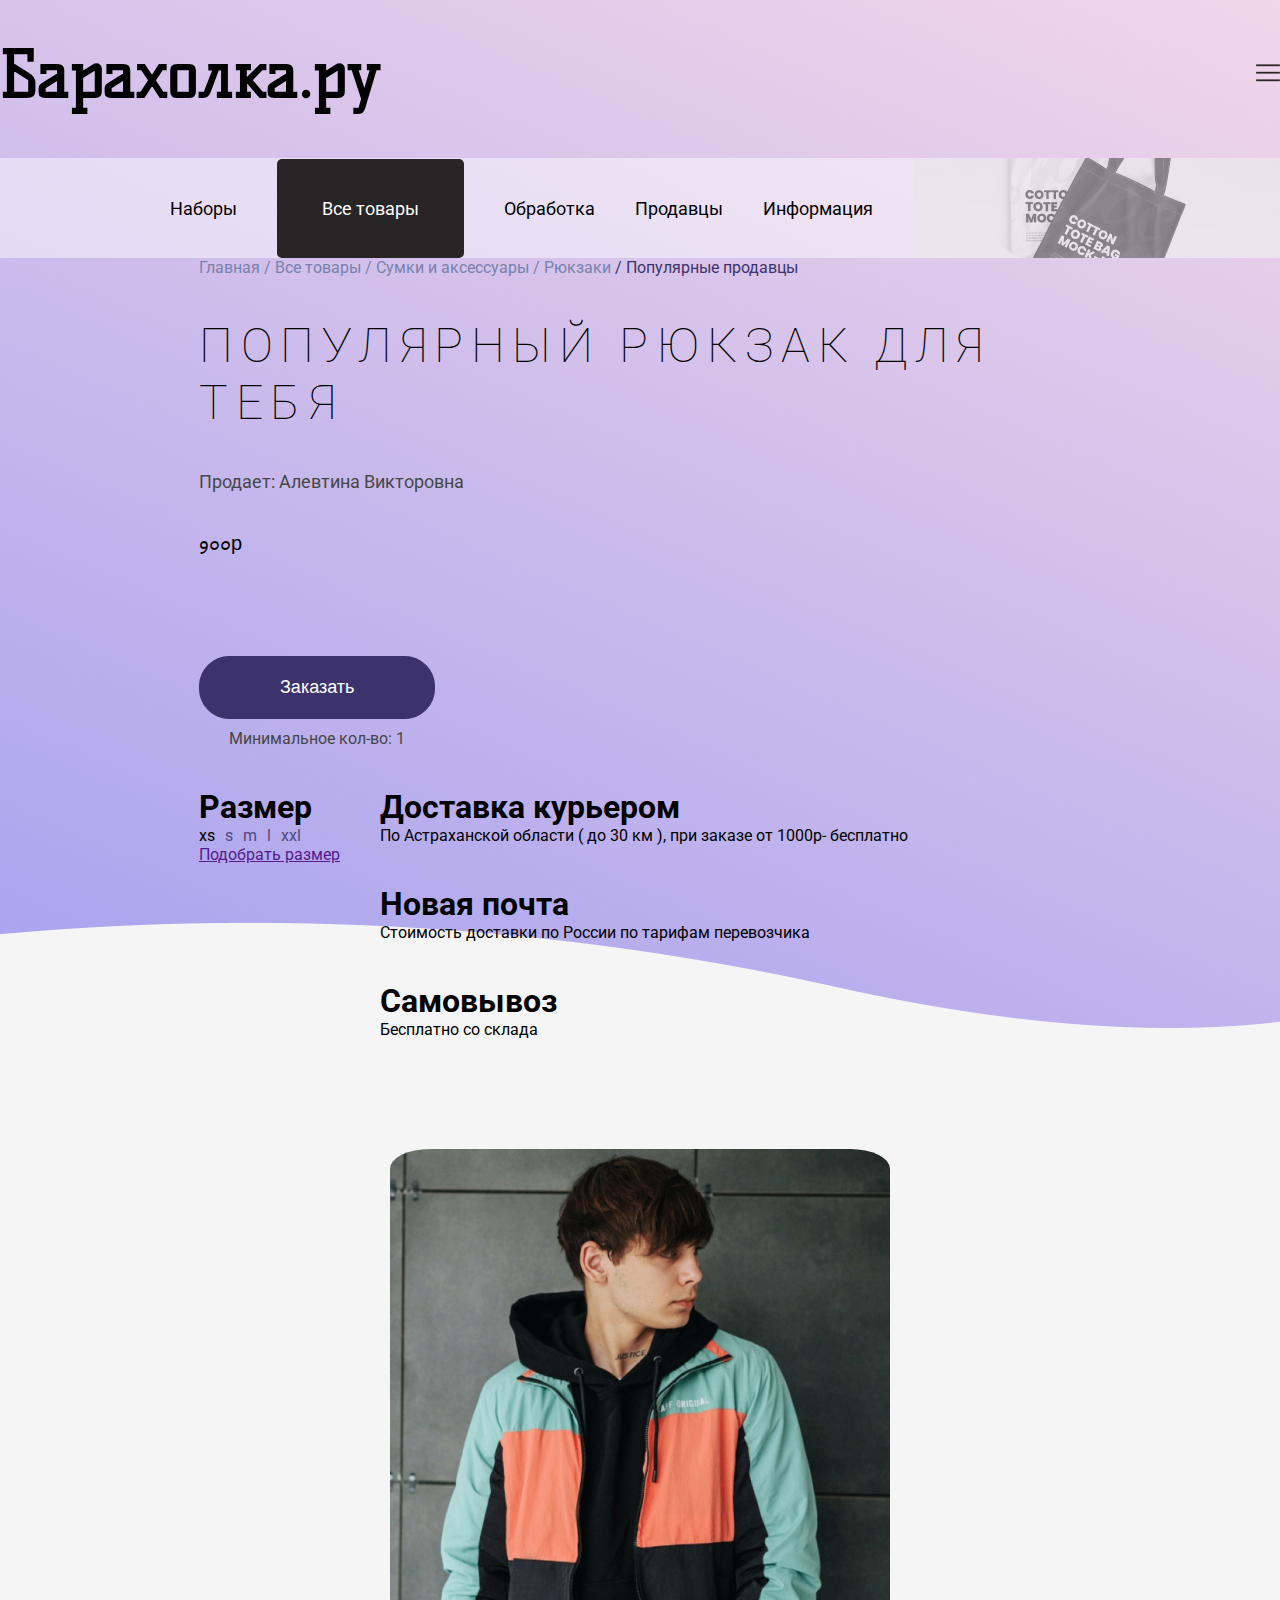
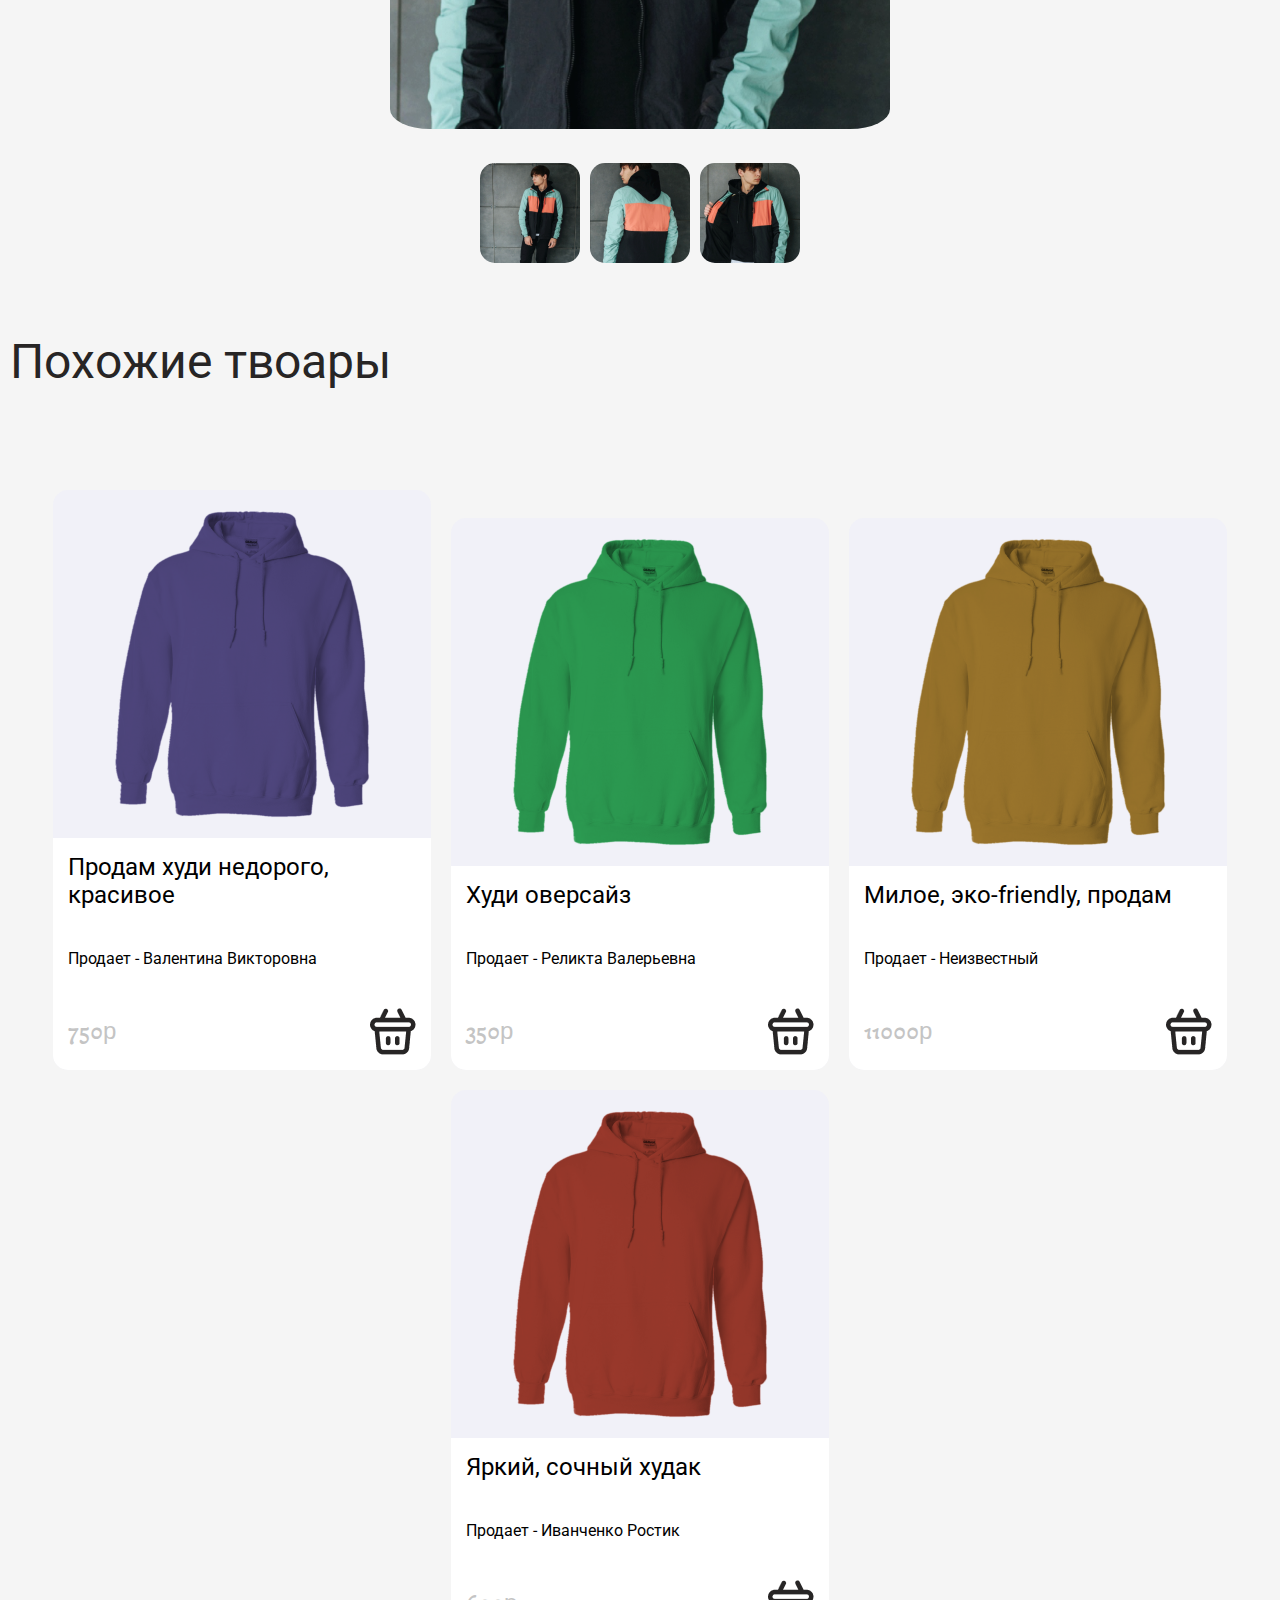
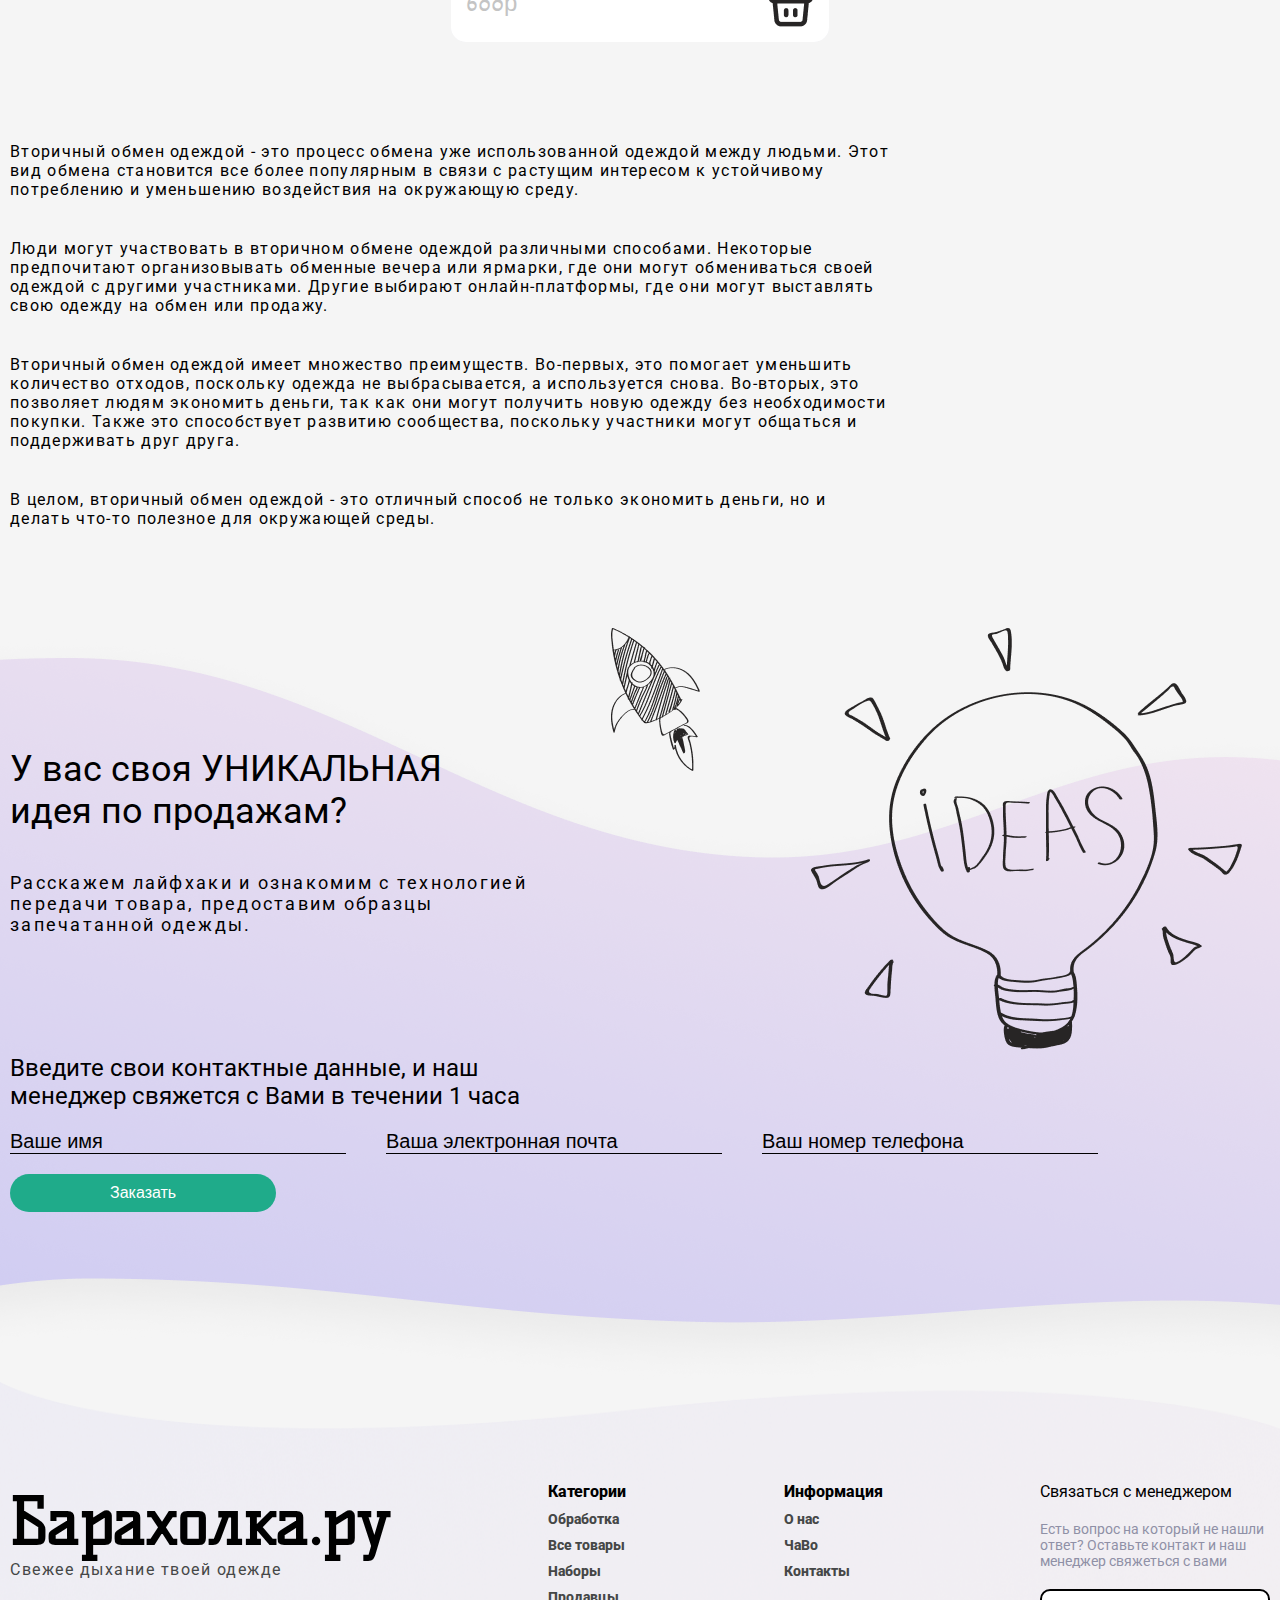
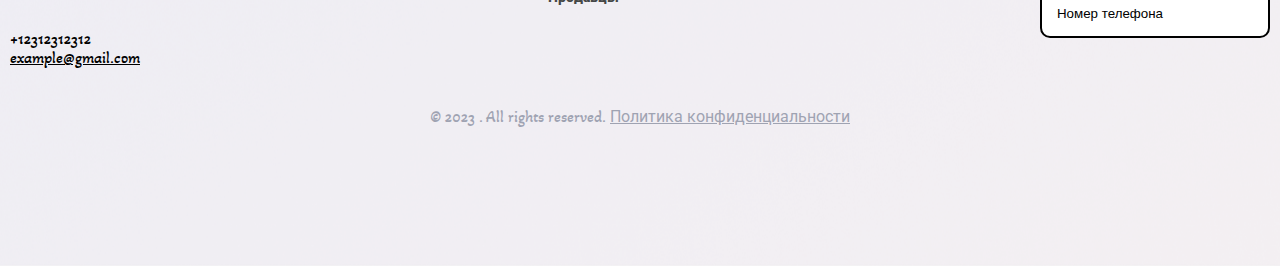
==== basket.html @ 5866faa3 "first commit" ====
<!DOCTYPE html>
<html lang="en">
  <head>
    <meta charset="UTF-8" />
    <meta name="viewport" content="width=device-width, initial-scale=1.0" />
    <link rel="stylesheet" href="styleBasket.css" />
    <link rel="preconnect" href="https://fonts.googleapis.com" />
    <link rel="preconnect" href="https://fonts.gstatic.com" crossorigin />
    <link
      href="https://fonts.googleapis.com/css2?family=Adamina&family=Actor&family=Roboto&family=Akaya+Kanadaka&family=Kelly+Slab&family=Pangolin&display=swap"
      rel="stylesheet"
    />
    <title>Корзина</title>
  </head>
  <body>
    <div
      class="header__container-wrapper_modal"
      style="transform: translate(0px, -100%); display: none">
      <menu>
        <ul class="wrapper_modal-list">
          <li class="wrapper_modal-list_item">
            <a href="./index.html" class="wrapper_modal-list_link">Главная</a>
          </li>
          <li class="wrapper_modal-list_item">
            <a href="./tape.html" class="wrapper_modal-list_link">Лента</a>
          </li>
          <li class="wrapper_modal-list_item">
            <a href="./basket.html" class="wrapper_modal-list_link">Корзина</a>
          </li>
        </ul>
      </menu>
    </div>

    <header>
      <nav class="header__nav">
        <h1 class="logo__name">Барахолка.ру</h1>
        <div class="header__container-wrapper_but">
          <img src="images/main/Menu.svg" width="100%" />
        </div>
        <div class="header__nav-right">
          <input class="input__search" type="text" placeholder="Поиск" />
          <input class="input__tel" type="button" value="+123 123 123 12" />
          <div class="user-lang">
            <img src="./images/main/user-icon.png" alt="user" />
            <span class="languages"
              ><strong style="color: black">RU</strong>/ENG</span
            >
          </div>
        </div>
      </nav>
      <nav class="header__nav-links">
        <div class="container__nav">
          <ul class="header__ul">
            <li>Наборы</li>
            <li data-active="active">Все товары</li>
            <li>Обработка</li>
            <li>Продавцы</li>
            <li>Информация</li>

            <div style="display: flex; align-items: center">
              <li class="header__ul-sale">шопперы со скидкой - 25%</li>

              <img src="./images/main/header__nav-links.png" alt="img" />
            </div>
          </ul>
        </div>
      </nav>

      <div class="container">
        <section class="product">
          <div class="product__left-block">
            <span style="color: #7981ad"
              >Главная / Все товары / Сумки и аксессуары / Рюкзаки
              <span class="route">/ Популярные продавцы</span></span
            >
            <h1 class="product__title">Популярный рюкзак для тебя</h1>
            <p class="product__description">Продает: Алевтина Викторовна</p>

            <section class="header__blocks-infoProduct">
              <div>
                <span class="product__price">900р</span>

                <div class="product__form-buy">
                  <button class="product__order-btn">Заказать</button>
                  <span style="color: #454747; text-align: center"
                    >Минимальное кол-во: 1</span
                  >
                </div>
              </div>

              <div class="product__parameters">
                <div>
                  <h1>Размер</h1>
                  <ul class="sizes">
                    <li>xs</li>
                    <li>s</li>
                    <li>m</li>
                    <li>l</li>
                    <li>xxl</li>
                  </ul>

                  <a style="text-decoration: underline" href=""
                    ><p>Подобрать размер</p></a
                  >
                </div>

                <div class="pickup__options">
                  <div>
                    <h1>Доставка курьером</h1>
                    <p>
                      По Астраханской области ( до 30 км ), при заказе от 1000р-
                      бесплатно
                    </p>
                  </div>

                  <div>
                    <h1>Новая почта</h1>
                    <p>Стоимость доставки по России по тарифам перевозчика</p>
                  </div>

                  <div>
                    <h1>Самовывоз</h1>
                    <p>Бесплатно со склада</p>
                  </div>
                </div>
              </div>
            </section>
          </div>
          <div class="photos__model">
            <img
              class="photo__model1"
              src="./images/main/photo-kid-1.png"
              alt="model"
            />
            <div class="photos__model-small">
              <img
                class="photo__model2"
                src="/images/main/photo-kid-2.png"
                alt="model"
              />
              <img
                class="photo__model3"
                src="/images/main/photo-kid-3.png"
                alt="model"
              />
              <img
                class="photo__model4"
                src="/images/main/photo-kid-4.png"
                alt="model"
              />
            </div>
          </div>
        </section>
      </div>
    </header>
    <main>
      <section class="products">
        <div class="container">
          <h1 class="products__title">Похожие твоары</h1>

          <div class="products__items">
            <div class="product__item">
              <img src="./images/main/item-1.png" alt="product" />
              <div class="product__item-info">
                <h1>Продам худи недорого, красивое</h1>
                <span>Продает - Валентина Викторовна</span>

                <div class="product__item-infoFooter">
                  <span>750р</span>
                  <img
                    src="./images/main/basketDelete.png"
                    alt="basketDelete"
                  />
                </div>
              </div>
            </div>
            <div class="product__item">
              <img src="./images/main/item-2.png" alt="product" />

              <div class="product__item-info">
                <h1>Худи оверсайз</h1>
                <span>Продает - Реликта Валерьевна</span>

                <div class="product__item-infoFooter">
                  <span>350р</span>
                  <img
                    src="./images/main/basketDelete.png"
                    alt="basketDelete"
                  />
                </div>
              </div>
            </div>
            <div class="product__item">
              <img src="./images/main/item-3.png" alt="product" />

              <div class="product__item-info">
                <h1>Милое, эко-friendly, продам</h1>
                <span>Продает - Неизвестный</span>

                <div class="product__item-infoFooter">
                  <span>11000р</span>
                  <img
                    src="./images/main/basketDelete.png"
                    alt="basketDelete"
                  />
                </div>
              </div>
            </div>
            <div class="product__item">
              <img src="./images/main/item-4.png" alt="product" />

              <div class="product__item-info">
                <h1>Яркий, сочный худак</h1>
                <span>Продает - Иванченко Ростик</span>

                <div class="product__item-infoFooter">
                  <span>600р</span>
                  <img
                    src="./images/main/basketDelete.png"
                    alt="basketDelete"
                  />
                </div>
              </div>
            </div>
            
        </div>
      </section>

      <div class="container">
      <div class="exchange">
        
      <p>Вторичный обмен одеждой - это процесс обмена уже использованной одеждой между людьми. Этот вид обмена становится все более популярным в связи с растущим интересом к устойчивому потреблению и уменьшению воздействия на окружающую среду.</p>
      <p>Люди могут участвовать в вторичном обмене одеждой различными способами. Некоторые предпочитают организовывать обменные вечера или ярмарки, где они могут обмениваться своей одеждой с другими участниками. Другие выбирают онлайн-платформы, где они могут выставлять свою одежду на обмен или продажу.</p>
      <p>Вторичный обмен одеждой имеет множество преимуществ. Во-первых, это помогает уменьшить количество отходов, поскольку одежда не выбрасывается, а используется снова. Во-вторых, это позволяет людям экономить деньги, так как они могут получить новую одежду без необходимости покупки. Также это способствует развитию сообщества, поскольку участники могут общаться и поддерживать друг друга.</p>
      <p>
        В целом, вторичный обмен одеждой - это отличный способ не только экономить деньги, но и делать что-то полезное для окружающей среды.</p>
      </div>
      </div>
        <section class="idea">
        <div class="container">
          <div class="idea__main">
            <div class="idea__left-block">
              <h1 class="idea__title">
                У вас своя УНИКАЛЬНАЯ идея по продажам?
              </h1>
              <p class="idea__description">
                Расскажем лайфхаки и ознакомим с технологией передачи товара,
                предоставим образцы запечатанной одежды.
              </p>
            </div>

            <div class="idea__images">
              <img
                class="idea__image1"
                src="./images/main/rocket-1.png"
                alt="rocket"
              />
              <img
                class="idea__image2"
                src="./images/main/lamp.png"
                alt="rocket"
              />
              <img
                class="idea__image3"
                src="./images/main/rocket-2.png"
                alt="rocket"
              />
            </div>
          </div>

          <div>
            <p class="idea__title-inputs">
              Введите свои контактные данные, и наш менеджер свяжется с Вами в
              течении 1 часа
            </p>

            <div class="idea__form">
              <div class="idea__inputs">
                <input
                  class="idea__input-text"
                  type="text"
                  placeholder="Ваше имя"
                />
                <input
                  class="idea__input-text"
                  type="email"
                  placeholder="Ваша электронная почта"
                />
                <input
                  class="idea__input-text"
                  type="tel"
                  placeholder="Ваш номер телефона"
                />
              </div>
              <input class="idea__btn" type="button" value="Заказать" />
            </div>
          </div>
        </div>
      </section>
    </main>

    <footer>
      <div class="container">
        <section class="footer__main">
          <div>
            <h1 class="logo__name">Барахолка.ру</h1>
            <p class="footer__description">Свежее дыхание твоей одежде</p>

            <div class="footer__contact-info">
              <span>+12312312312</span>
              <span>example@gmail.com</span>
            </div>
          </div>

          <ul class="footer__ul">
            <li>Категории</li>
            <a href=""><li>Обработка</li></a>
            <a href=""><li>Все товары</li></a>
            <a href=""><li>Наборы</li></a>
            <a href=""><li>Продавцы</li></a>
          </ul>

          <ul class="footer__ul">
            <li>Информация</li>
            <a href=""><li>О нас</li></a>
            <a href=""><li>ЧаВо</li></a>
            <a href=""><li>Контакты</li></a>
          </ul>

          <div class="footer__connection">
            <p class="footer__connection-title">Связаться с менеджером</p>
            <p class="footer__connection-description">
              Есть вопрос на который не нашли ответ? Оставьте контакт и наш
              менеджер свяжеться с вами
            </p>
            <input type="tel" placeholder="Номер телефона" />
          </div>
        </section>

        <div>
          <p class="footer__political">
            <span class="footer__political-en"
              >© 2023 . All rights reserved.</span
            >
            <span style="text-decoration: underline">
              Политика конфиденциальности
            </span>
          </p>
        </div>
      </div>
    </footer>
    <script src="HeaderMenu.js"></script>
  </body>
</html>
---- styleBasket.css ----
* {
  box-sizing: border-box;
  padding: 0;
  margin: 0;
}

ul,
li {
  list-style: none;
}

li,
a,
p,
h1,
a,
span {
  font-family: "Roboto", sans-serif;
}

main {
  /* max-width: 1600px; */
  margin: auto;
}

.container {
  width: 100%;
  max-width: 1600px;
  margin: auto;
  padding: 0 10px;
}

.container__nav {
  max-width: 1690px;
  margin: auto;
}

header {
  background-image: url("/images/main/bg-header.png");
  background-repeat: no-repeat;
  /* background-size: cover; */
  background-position: top;
  /* max-width: 1680px; */
  margin: auto;
  /* background-size: 100% 100%; */
}

.user-lang {
  display: flex;
  align-items: center;
  gap: 40px;
}

.creative-pangolin {
  font-family: "Pangolin", sans-serif;
}

.logo__name {
  font-family: "Kelly Slab", sans-serif;
  font-size: 64px;
}

.input__search {
  background-color: rgba(255, 255, 255, 0);
  padding: 15px 20px;
  width: 490px;
  border: 3px solid black;
  border-radius: 30px;
  /* height: 60px; */
}

.aboba::before {
  content: url("/images/main/search.png");
  width: 10px;
  height: 10px;
  display: inline-block;
}

.input__tel {
  cursor: pointer;
  font-family: "Akaya Kanadaka";
  background: #1fab8a;
  color: #eef1f6;
  border: none;
  box-shadow: 0px 0px 10px 0px #0000006d;
  padding: 20px 40px;
  border-radius: 30px;
  transition: 200ms;
}

.input__tel:hover {
  box-shadow: none;
}

.languages {
  font-family: "Akaya Kanadaka";
  color: #8e8e8e;
}

.header__nav {
  margin: auto;
  max-width: 1690px;
  display: flex;
  justify-content: space-between;
  align-items: center;
  width: 100%;
  padding-top: 35px;
}

.header__nav-right {
  display: flex;
  gap: 87.5px;
}

.header__ul {
  display: flex;
  align-items: center;
  justify-content: end;
  gap: 40px;
}

.header__ul li {
  font-size: 18px;
}

.header__ul li[data-active="active"] {
  background-color: #272525;
  height: 100%;
  color: white;
  padding: 39px 40px;
  border-radius: 5px;
  display: block;
  width: 187px;
  text-align: center;
}

.header__nav-links {
  overflow: hidden;
  max-height: 100px;
  margin-top: 45px;
  background-color: rgba(255, 255, 255, 0.463);
}

.header__ul-sale {
  margin-left: 40px;
  font-size: 38px !important;
  font-family: "Actor", sans-serif;
  color: #3c336c;
}

.header__ul img {
  opacity: 0.5;
}

.product__title {
  font-size: 48px;
  text-transform: uppercase;
  font-weight: 100;
  letter-spacing: 0.2cm;
}

.product__description {
  font-size: 18px;
  max-width: 620px;
  text-align: justify;
  color: #454747;
}

.product__services {
  display: flex;
  gap: 40px;
  align-items: center;
  text-align: center;
  font-size: 22px;
}

.product__form-buy {
  display: flex;
  flex-direction: column;
  gap: 10px;
}

.sizes {
  display: flex;
  gap: 10px;
  color: #272525;
  font-size: 16px;
  font-family: "Akaya Kanadaka", sans-serif;
}

.sizes li {
  color: #524983;
  font-size: 16px;
}

.sizes li:first-child {
  color: black;
  font-size: 16px;
}

.product__parameters {
  display: flex;
  gap: 40px;
  flex-wrap: wrap;
}

.header__blocks-infoProduct {
  display: flex;
  gap: 40px;
  flex-wrap: wrap;
}

.pickup__options {
  display: flex;
  flex-direction: column;
  gap: 40px;
}

.product__order-btn {
  padding: 20px 80px;
  border-radius: 30px;
  background-color: #3c336c;
  color: white;
  border: 1px solid #3c336c;
  transition: 200ms;
  font-size: 18px;
  cursor: pointer;
}

.product__order-btn:hover {
  background-color: inherit;
  border: 1px solid black;
}

.photos__model-small {
  display: flex;
  gap: 10px;
  padding: 10px 0;
  flex-wrap: wrap;
  justify-content: center;
}

.photo__model1 {
  border-radius: 40px !important;
  padding: 20px 0;
}

.photos__model img {
  border-radius: 15px;
}

.product__price {
  display: block;
  margin-bottom: 100px;
  font-family: "Akaya Kanadaka", sans-serif;
  font-size: 20px;
}

.product__service {
  max-width: 230px;
}

.exchange p {
  letter-spacing: 0.035cm;
}

.exchange {
  max-width: 881px;
  display: flex;
  gap: 40px;
  flex-direction: column;
  margin-bottom: 100px;
}

.products {
  margin-bottom: 100px;
}

.products__title {
  font-size: 48px;
  font-weight: 400;
  color: #272525;
}

.product__item {
  margin-top: auto;
  width: 378px;
  border-radius: 15px;
  display: flex;
  flex-direction: column;
  align-items: center;
  justify-content: center;
  background-color: #f1f1f8;
}

body {
  background-color: #f5f5f5;
}

.product__item-info {
  width: 100%;
  height: 100%;
  display: flex;
  flex-direction: column;
  gap: 40px;
  align-items: baseline;
  padding: 15px;
  border-radius: 0px 0px 15px 15px;
  background-color: white;
}

.product__item-infoFooter span {
  font-size: 24px;
  color: #c4c4c4;
  font-family: "Akaya Kanadaka", sans-serif;
}

.product__item-infoFooter {
  width: 100%;
  align-items: center;
  display: flex;
  justify-content: space-between;
}

.product__item-info h1 {
  font-size: 24px;
  font-weight: 400;
}

.products__items {
  margin-top: 100px;
  display: flex;
  flex-wrap: wrap;
  gap: 20px;
  justify-content: center;
}

.product__left-block {
  max-width: 70%;
  align-items: start;
  display: flex;
  flex-direction: column;
  gap: 40px;
}

.product {
  padding-bottom: 60px;
  gap: 90px;
  display: flex;
  align-items: center;
  flex-wrap: wrap;
  justify-content: center;
}

.top-popular {
  padding-top: 50px;
  background-position: top;
  top: -40px;
  /* top: -50px; */
  position: relative;
  background-image: url("/images/main/bg-top-popular.png");
  background-repeat: no-repeat;
  background-size: 100% 100%;
  /* padding-bottom: 140px; */
}

.top-popular__main {
  display: flex;
  justify-content: space-around;
  flex-direction: column;
  /* padding: 0 40px; */
}

.top-popular__main-title {
  font-size: 48px;
  font-family: "Adamina", sans-serif;
  font-weight: 400;
}

.top-popular__main-description {
  font-size: 18px;
  letter-spacing: 0.015cm;
}

.top-popular__main-nav {
  margin-bottom: 20px;
  display: flex;
  justify-content: space-between;
  align-items: center;
}

.top-popular__main-cards {
  display: grid;
  grid-template-columns: 1fr 1fr;
  gap: 20px;
}

.top-popular__main-img {
  border-radius: 15px;
}

.top-popular__main-cardsRight {
  display: grid;
  max-height: 580px;
}

.top-popular__main-cardName {
  text-align: center;
  font-size: 24px;
  padding: 20px 0;
  padding-bottom: 60px;
}

.photo {
  background-image: url("/images/main/bg-photo.png");
  background-repeat: no-repeat;
  background-position: top;
  background-size: 100% 100%;
}

.photo__title {
  font-size: 48px;
  color: #272525;
  font-weight: 400;
  text-align: justify;
}

.photo__description {
  font-size: 18px;
  color: #454747;
  max-width: 597px;
  text-align: justify;
  letter-spacing: 0.045cm;
}

.photo__pangolin {
  margin: auto;
}

.photo__left-block {
  display: flex;
  flex-direction: column;
  gap: 40px;
  align-items: baseline;
  max-width: 760px;
  text-align: center;
}

.photo__btn1 {
  padding: 15px 30px;
  background-color: #272525;
  color: white;
  border-radius: 30px;
  width: 280px;
  border: 1px solid inherit;
  font-family: "Roboto", sans-serif;
  font-size: 16px;
  transition: 200ms;
  cursor: pointer;
}

.photo__btn1:hover {
  border: 1px solid #111111;
  background-color: inherit;
  color: #272525;
}

.photo__btn2 {
  font-size: 16px;
  font-family: "Roboto", sans-serif;
  width: 280px;
  padding: 15px 30px;
  background-color: #eef1f6;
  border: none;
  color: #272525;
  border-radius: 30px;
  cursor: pointer;
  transition: 200ms;
  border: 1px solid inherit;
}

.photo__btn2:hover {
  border: 1px solid #111111;
  background-color: inherit;
  color: #272525;
}

.photo__btns {
  display: flex;
  gap: 20px;
}

.photo__blocks {
  display: flex;
  align-items: center;
  justify-content: space-between;
}

.items {
  position: relative;
  display: flex;
  align-items: center;
  gap: 40px;
  margin: 100px 0;
  justify-content: center;
}

.items__list {
  display: flex;
  gap: 20px;
  align-items: center;
}

.items__title {
  font-size: 36px;
  letter-spacing: 0.025cm;
}

.items__description {
  font-size: 18px;
  letter-spacing: 0.03cm;
  max-width: 576px;
  text-align: justify;
}

.items__right-block {
  display: flex;
  flex-direction: column;
  gap: 40px;
}

.items__ellipse1 {
  z-index: -10;
  position: absolute;
  right: -50px;
  bottom: -50px;
}

.items__ellipse2 {
  z-index: -10;
  position: absolute;
  left: -100px;
  top: -100px;
}

.idea {
  background-image: url("/images/main/bg.png");
  /* background-size: 100% 100%; */
  background-position: top;
  background-repeat: no-repeat;
  display: flex;
  flex-direction: column;
  padding-bottom: 170px;
}

.idea__title {
  font-size: 36px;
  max-width: 500px;
  font-weight: 400;
}

.idea__description {
  font-size: 18px;
  letter-spacing: 0.06cm;
  max-width: 550px;
}

.idea__title-inputs {
  font-size: 24px;
  max-width: 518px;
}

.idea__main {
  display: flex;
  gap: 250px;
  align-items: center;
}

.idea__left-block {
  display: flex;
  gap: 40px;
  flex-direction: column;
}

.idea__images {
  position: relative;
}

.idea__image1 {
  position: absolute;
  left: -200px;
  top: 0;
}

.idea__image3 {
  position: absolute;
  right: -200px;
  top: 0;
}

.idea__input-text {
  border: none;
  border-bottom: 1px solid black;
  background-color: rgba(0, 0, 0, 0);
  color: black;
  width: 336px;
  font-size: 20px;
}

.idea__input-text::placeholder {
  color: black;
}

.idea__inputs {
  display: flex;
  gap: 40px;
  padding: 20px 0;
  flex-wrap: wrap;
}

.idea__form {
  display: flex;
  justify-content: space-between;
  flex-wrap: wrap;
}

.idea__btn {
  border-radius: 30px;
  background-color: #1fab8a;
  color: white;
  padding: 10px 100px;
  border: none;
  font-size: 16px;
  transition: 200ms;
  cursor: pointer;
}

.idea__btn:hover {
  background-color: #247a66;
}

footer {
  padding: 100px 0;
  background-image: url("/images/main/bg-footer.png");
  background-size: 100% 100%;
  background-repeat: no-repeat;
}

.footer__main {
  display: flex;
  justify-content: space-between;
}

.footer__ul {
  display: flex;
  flex-direction: column;
  gap: 10px;
}

.footer__ul a {
  font-size: 14px;
  color: #454747;
}

.footer__ul li:first-child {
  font-weight: 800;
}

a {
  text-decoration: none;
}

.footer__description {
  letter-spacing: 0.04cm;
  color: #454747;
}

.footer__contact-info {
  margin-top: 50px;
  display: flex;
  flex-direction: column;
}

.footer__contact-info span {
  font-family: "Akaya Kanadaka", sans-serif;
}

.top-popular__star {
  position: absolute;
  right: -50px;
  top: 0;
}

.footer__contact-info span:last-child {
  text-decoration: underline;
}

.footer__political {
  padding: 40px 0;
  text-align: center;
  color: #9fa3b2;
}

.footer__political-en {
  font-family: "Akaya Kanadaka", sans-serif;
  text-decoration: none;
}

.top-popular__all-products {
  display: flex;
  align-items: center;
  gap: 10px;
  cursor: pointer;
}

.footer__connection {
  display: flex;
  gap: 20px;
  flex-direction: column;
  max-width: 280px;
}

.footer__connection-description {
  color: #8f90a6;
  font-size: 14px;
  max-width: 230px;
}

.footer__connection input {
  border-radius: 10px;
  padding: 15px 15px;
  border: 2px solid black;
}

.footer__connection input::placeholder {
  color: black;
}

.route {
  color: #3c336c;
}

@media (max-width: 1456px) {
  .header__ul-sale {
    display: none;
  }
  .header__nav-right {
    display: none;
  }
}
@media (max-width: 1606px) {
  .top-popular__main-cards {
    flex-wrap: wrap;
    justify-content: center;
    display: flex;
  }
  .top-popular__main-cardsRight {
    gap: 20px;
  }
}

@media (max-width: 1456px) {
  .photo__blocks {
    justify-content: center;
  }
  .header__nav-right {
    display: none;
  }
  .idea__image3 {
    display: none;
  }
  .photo__left-block {
    align-items: center;
  }
  .header__ul-sale {
    display: none;
  }
}

@media (max-width: 1100px) {
  .aboutUs__title {
    font-size: 20px;
  }
  .product__title {
    font-size: 24px;
  }
  .photo__model1 {
    width: 100%;
  }
  .items__title {
    text-align: center;
  }
  .items__description {
    text-align: center;
  }
  .aboutUs__description {
    font-size: 18px;
  }
  .header__ul {
    display: none;
  }
  .header__nav-right {
    display: none;
  }
  header {
    padding: 0 10px;
  }
  .top-popular__main-title {
    font-size: 24px;
  }
  .aboutUs__service p {
    font-size: 16px;
  }
  .top-popular__main-cardName {
    display: none;
  }
  .top-popular__main-cards {
    grid-template-columns: 1fr;
  }
  .top-popular__all-products {
    display: none;
  }
  .top-popular__all-products-2 {
    display: flex;
    align-items: center;
    gap: 10px;
    cursor: pointer;
  }
  .top-popular__star {
    display: none;
  }
  .logo__name {
    font-size: 20px;
  }
  .photo__title {
    font-size: 24px;
  }
  .idea__image3 {
    display: none;
  }
  .girls {
    width: 100%;
  }

  .dont-touch {
    width: 100%;
  }

  .sweater {
    width: 100%;
  }
  .aboutUs {
    flex-wrap: wrap;
  }
  .card1 {
    width: 100%;
  }
  .top-popular__main-img {
    width: 100%;
  }
  .items {
    flex-wrap: wrap;
  }
  .items__ellipse1 {
    display: none;
  }
  .idea__main {
    gap: 20px;
    flex-wrap: wrap;
  }
  .idea__form {
    justify-content: center;
  }
  .idea__inputs {
    justify-content: center;
  }
  .container__form {
    display: flex;
    flex-direction: column;
    align-items: center;
    text-align: center;
  }
  .footer__main {
    flex-direction: column;
    align-items: center;
    text-align: center;
    gap: 30px;
  }
  .idea__main {
    justify-content: center;
    text-align: center;
  }
  .idea__left-block {
    align-items: center;
  }
  .items__right-block {
    align-items: center;
  }
  .items__description {
    align-items: center;
  }
  .items__list {
    justify-content: center;
  }
  .photo__btns {
    flex-wrap: wrap;
    justify-content: center;
  }
  .aboutUs__services {
    justify-content: center;
  }
  .container {
    padding: 0 10px;
  }
  .container__cards {
    display: flex;
    justify-content: space-between;
  }
  .top-popular__main-cardsRight {
    gap: 20px;
  }
  .photo__left-block {
    align-items: center;
  }
  .photo__description {
    text-align: center;
  }
  .idea__image2 {
    width: 100%;
  }
  .container__cards {
    flex-wrap: wrap;
    justify-content: center;
  }
  .photo__title {
    text-align: center;
  }
}

@media (max-width: 600px) {
  .items__title {
    font-size: 20px;
  }
  .items__description {
    font-size: 15px;
  }
  .idea__title {
    font-size: 24px;
  }
  .idea__description {
    font-size: 15px;
  }
  .idea__input-text {
    width: 280px;
  }
  .idea {
    padding-bottom: 0px;
  }
  .product {
    justify-content: start;
  }
}

@media (max-width: 1456px) {
  .ul__header {
    display: none;
  }
  .header__container-wrapper_but {
    display: block;
  }
  .main__left-block-h1 {
    font-size: 40px;
    text-align: center;
  }
}

@media (min-width: 1456px) {
  .header__container-wrapper_but {
    display: none;
  }
}

.header__container-wrapper_modal {
  transition: all 1s;
}
.header__container-wrapper_modal menu {
  height: 100vh;
  display: flex;
  background-image: url("/images/main/bg-header.png");
}

.header__container-wrapper_modal ul {
  margin: auto;
  align-items: center;
  display: flex;
  flex-direction: column;
  justify-content: center;
  gap: 100px;
}
.header__container-wrapper_modal li {
  font-family: Arial;
}
.header__container-wrapper_modal a {
  color: white;
  font-size: 1.5rem;
  font-style: normal;
  font-weight: 600;
  position: relative;
}
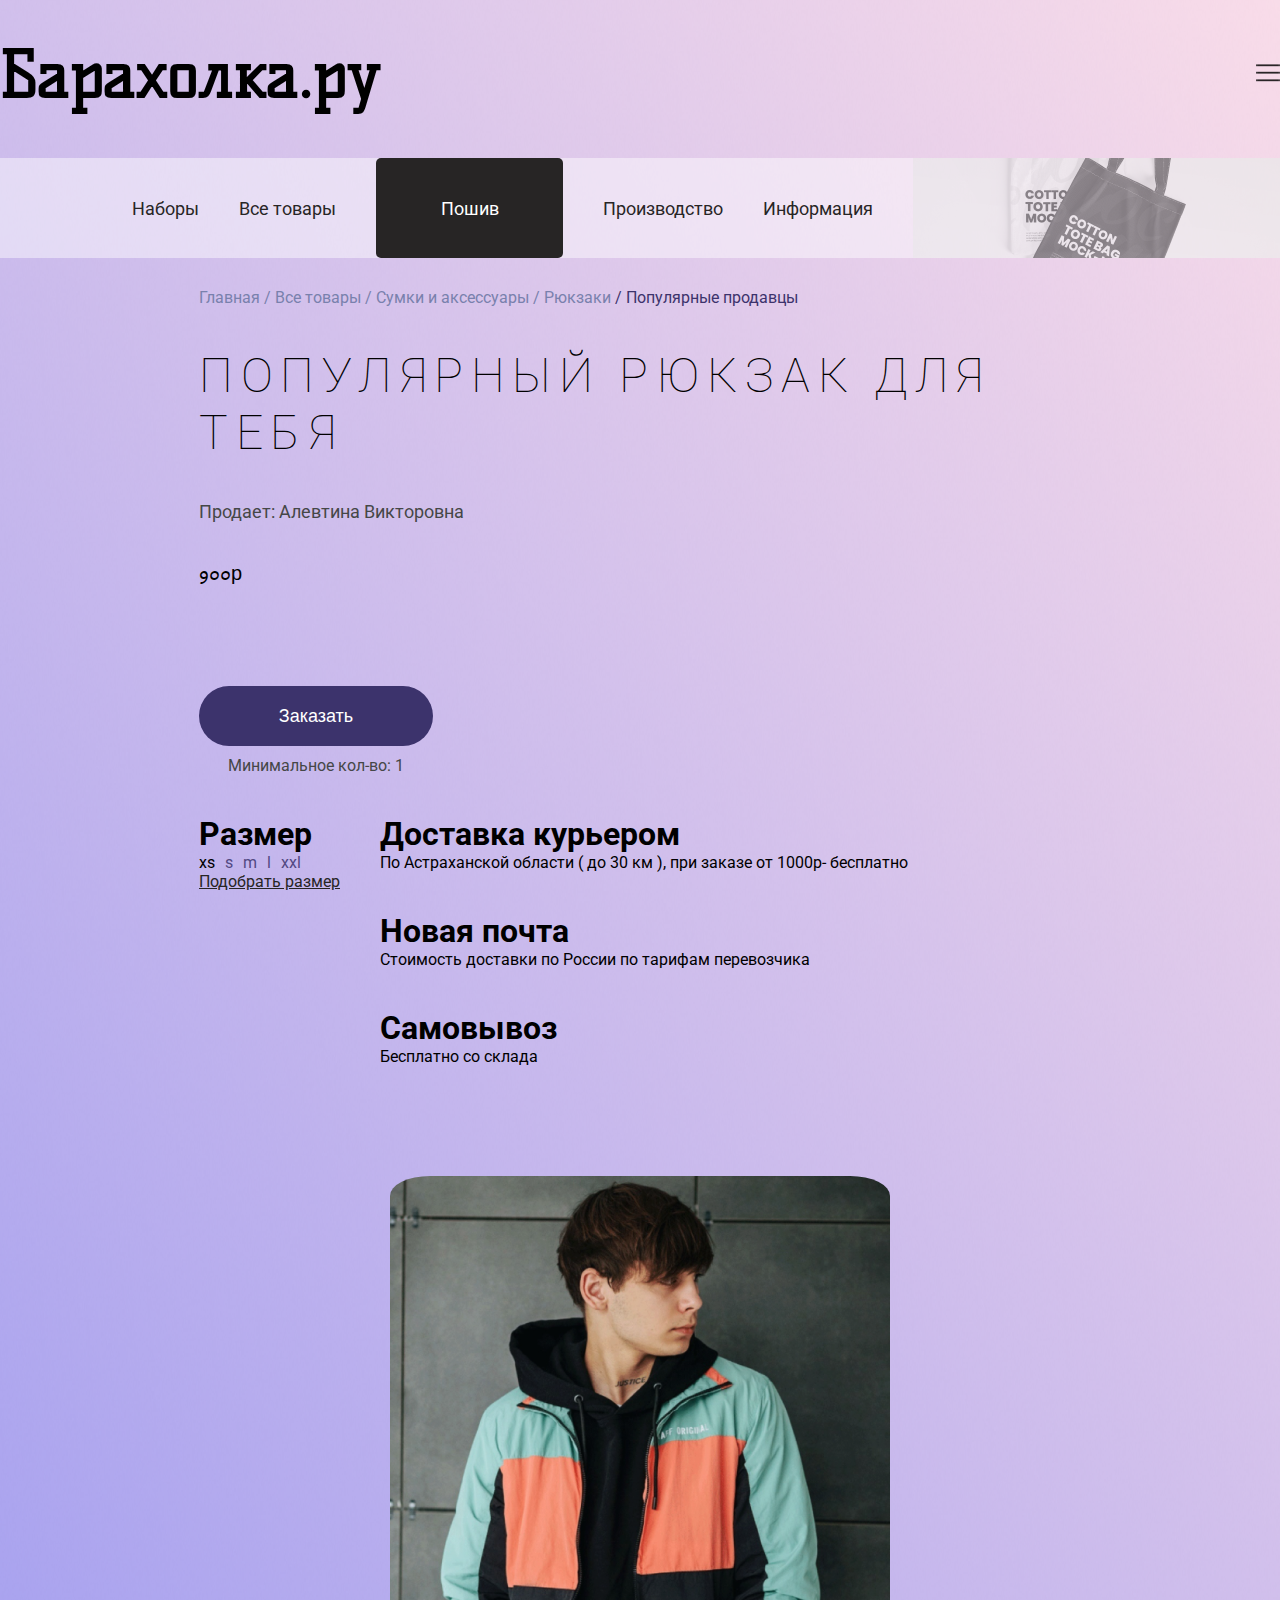
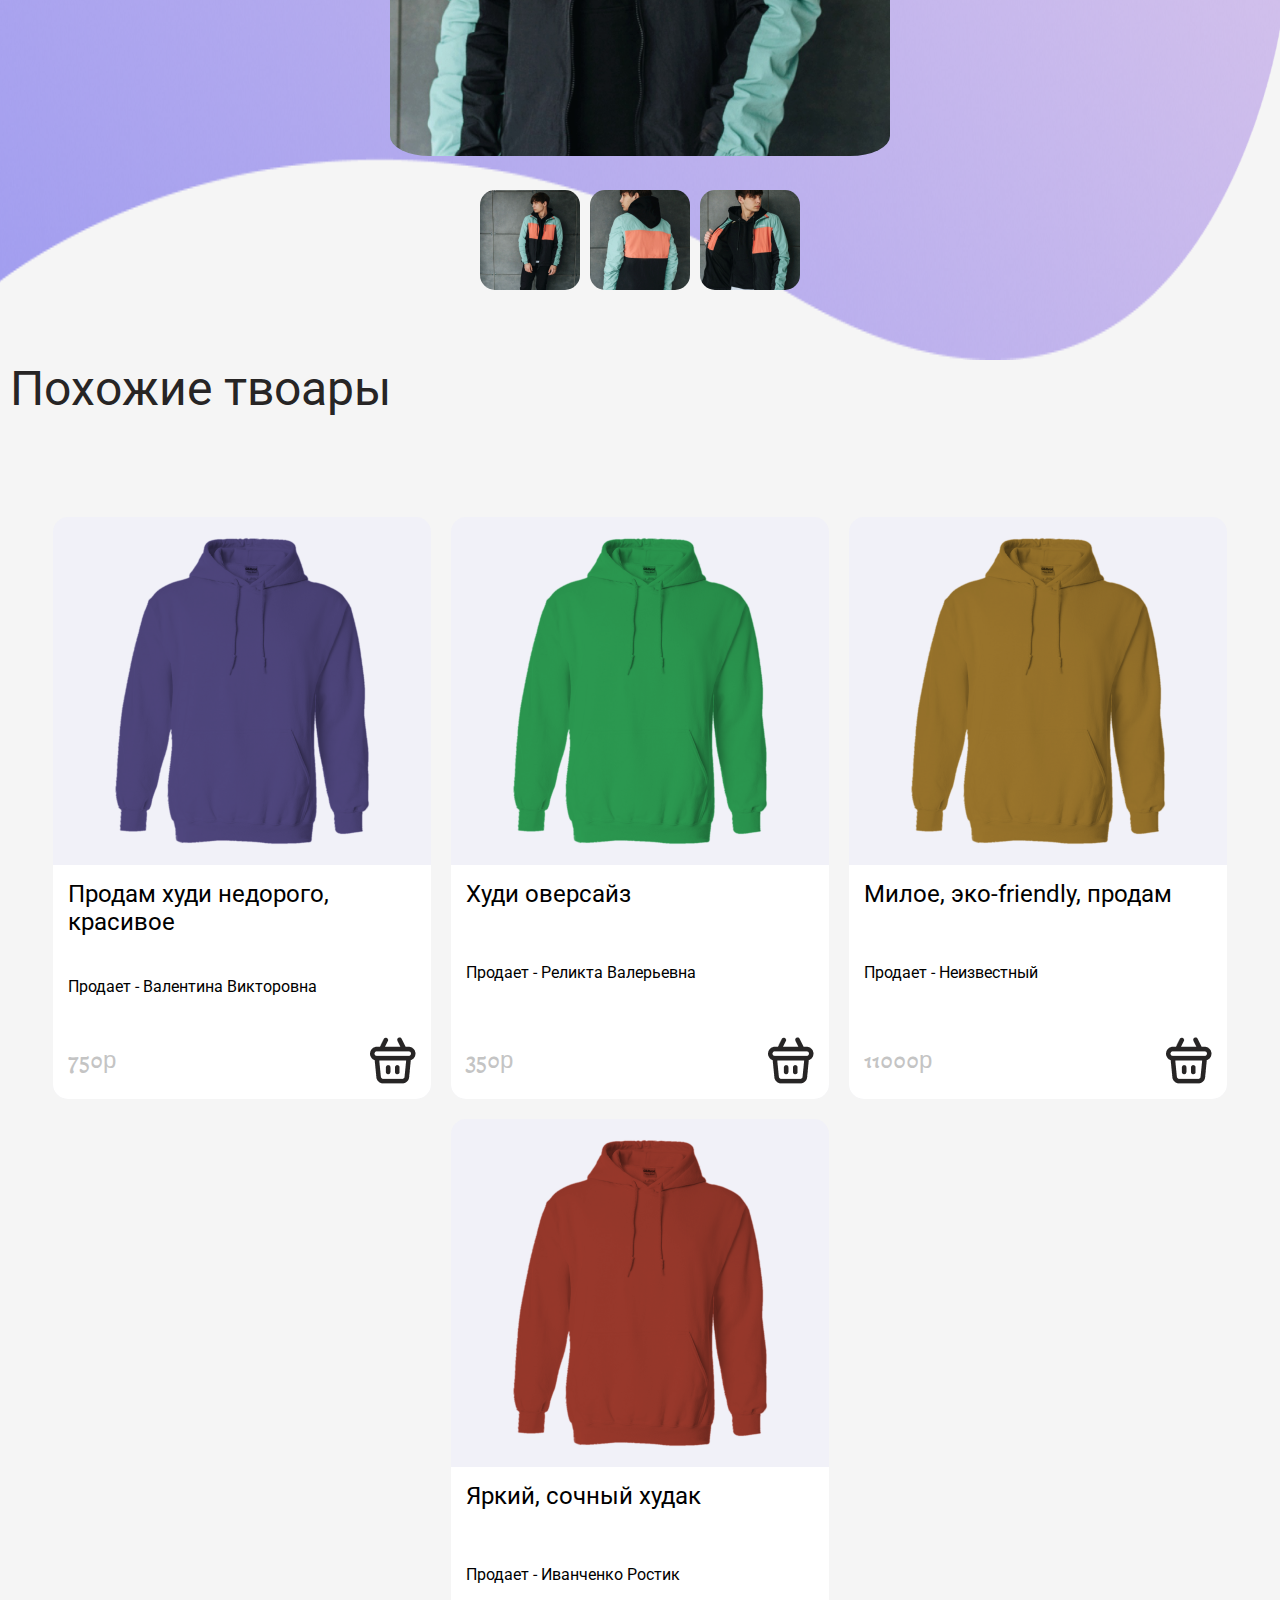
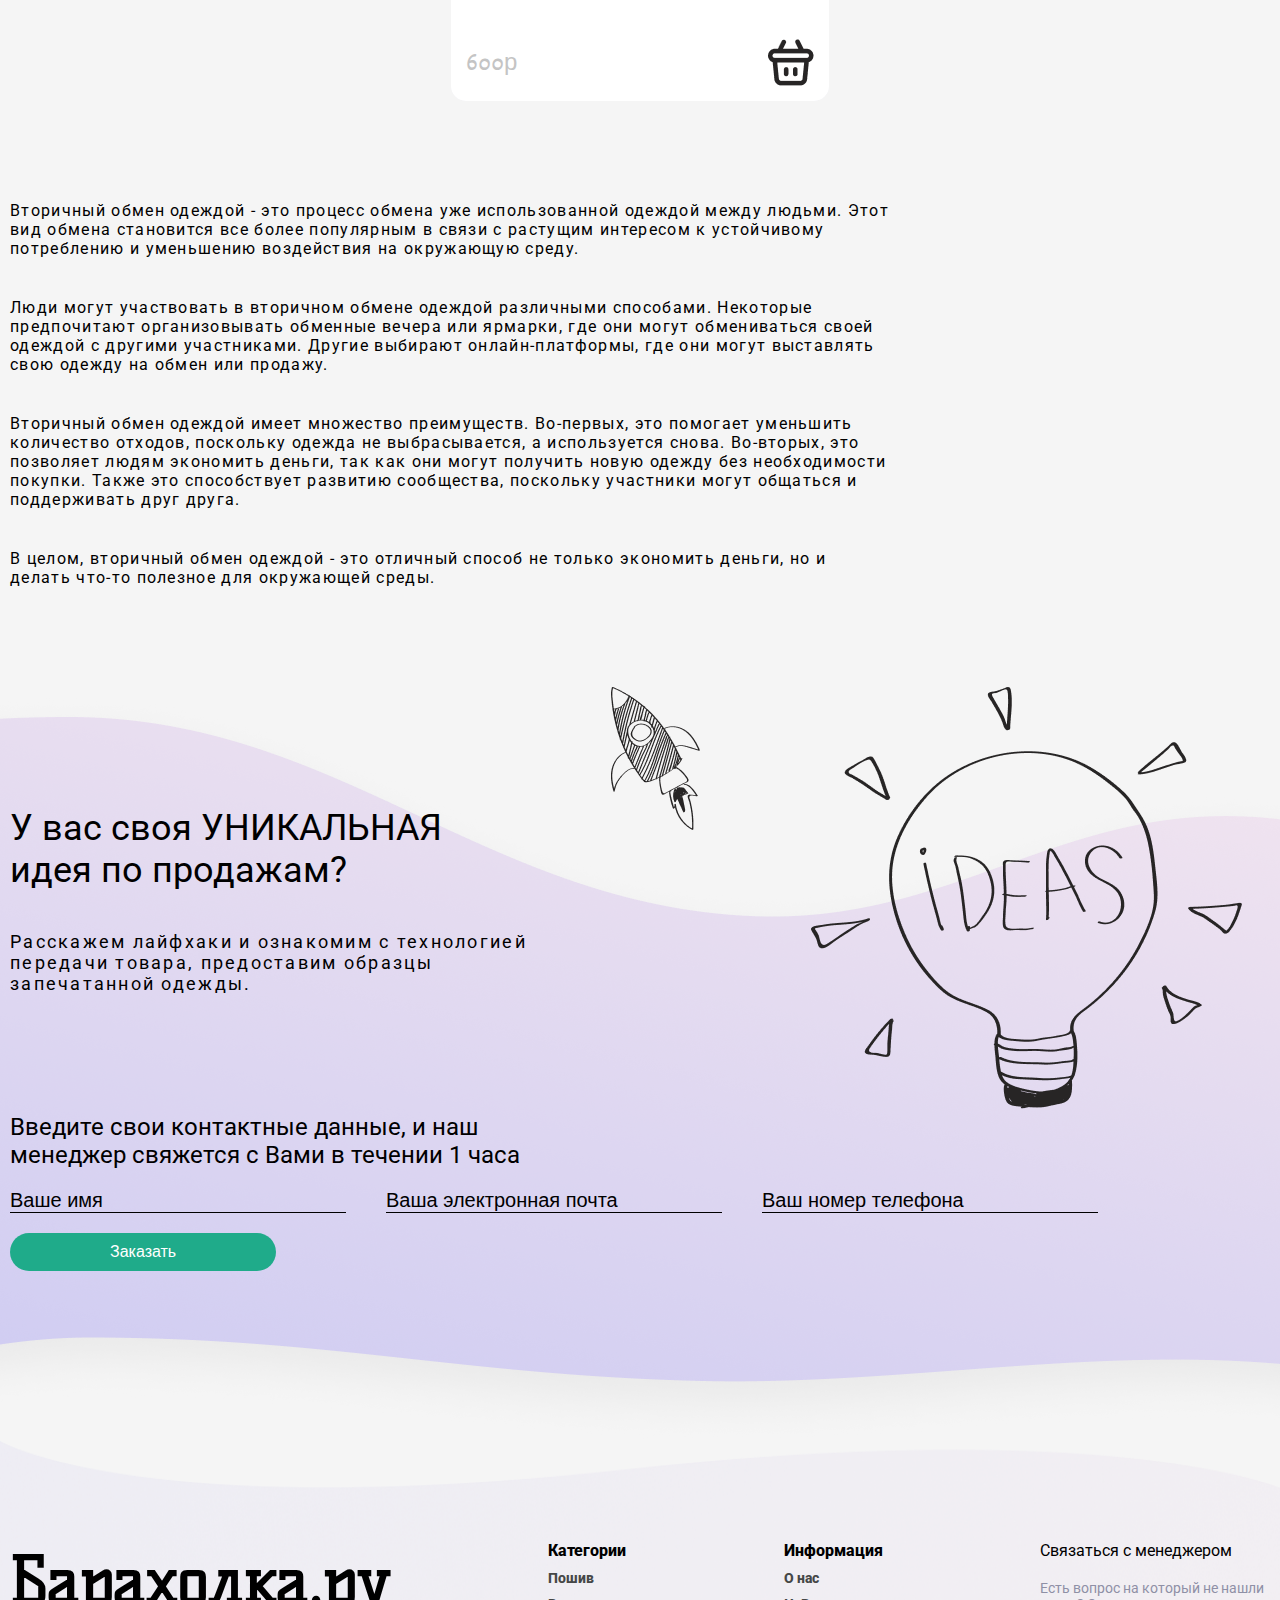
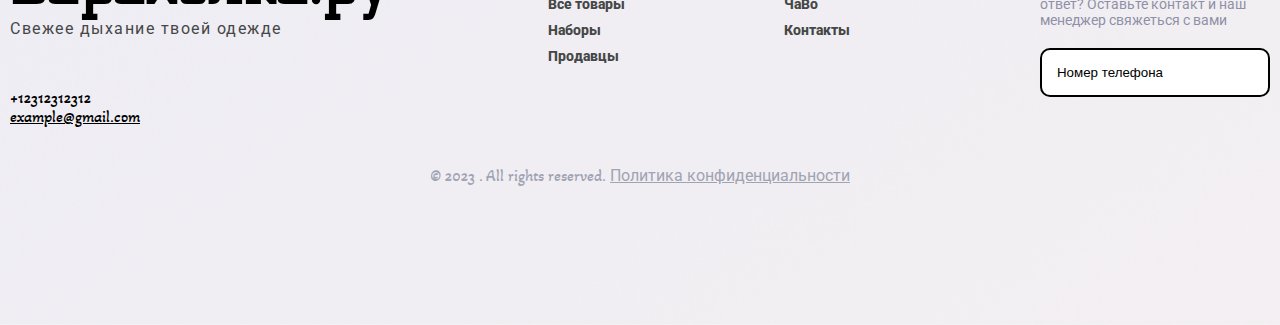
==== commit 2f29a4f2: "ff" ====
--- a/basket.html
+++ b/basket.html
@@ -3,37 +3,97 @@
   <head>
     <meta charset="UTF-8" />
     <meta name="viewport" content="width=device-width, initial-scale=1.0" />
-    <link rel="stylesheet" href="styleBasket.css" />
+    <link rel="stylesheet" href="css/basket.css" />
     <link rel="preconnect" href="https://fonts.googleapis.com" />
     <link rel="preconnect" href="https://fonts.gstatic.com" crossorigin />
     <link
       href="https://fonts.googleapis.com/css2?family=Adamina&family=Actor&family=Roboto&family=Akaya+Kanadaka&family=Kelly+Slab&family=Pangolin&display=swap"
-      rel="stylesheet"
-    />
-    <title>Корзина</title>
+      rel="stylesheet" />
+    <title>О товаре</title>
   </head>
   <body>
     <div
       class="header__container-wrapper_modal"
-      style="transform: translate(0px, -100%); display: none">
+      style="transform: translate(0px, -100%); display: none; z-index: 100">
       <menu>
-        <ul class="wrapper_modal-list">
-          <li class="wrapper_modal-list_item">
-            <a href="./index.html" class="wrapper_modal-list_link">Главная</a>
-          </li>
-          <li class="wrapper_modal-list_item">
-            <a href="./tape.html" class="wrapper_modal-list_link">Лента</a>
-          </li>
-          <li class="wrapper_modal-list_item">
-            <a href="./basket.html" class="wrapper_modal-list_link">Корзина</a>
-          </li>
-        </ul>
+        <div class="cross">
+          <img src="./images/main/cross.svg" alt="" />
+        </div>
+        <div class="ru-eng">
+          <span class="languages"
+            ><strong style="color: black">RU</strong>/ENG</span
+          >
+          <img src="./images/main/user.png" alt="" />
+        </div>
+        <div class="button__all__menu">
+          <button class="button__all__menu--disabled">Обработка</button>
+          <button class="button__all__menu-active">Все товары</button>
+        </div>
+        <div>
+          <div class="type__clothes">
+            <ul>
+              <li class="type__clothes--active">Толстовки</li>
+              <li>Свитшоты</li>
+              <li>Футболки</li>
+              <li>Поло</li>
+              <li>Жилетки</li>
+              <li>Рюкзаки</li>
+            </ul>
+            <ul>
+              <li>Бананки</li>
+              <li>Эко-сумки</li>
+              <li>Пледы</li>
+              <li>Носки</li>
+              <li>Маски</li>
+              <li>Шопперы</li>
+            </ul>
+          </div>
+          <ul class="wrapper_modal-list">
+            <li class="wrapper_modal-list_item">
+              <a href="./index.html" class="wrapper_modal-list_link">Главная</a>
+            </li>
+            <li class="wrapper_modal-list_item">
+              <a href="./tape.html" class="wrapper_modal-list_link">Лента</a>
+            </li>
+            <li class="wrapper_modal-list_item">
+              <a href="./basket.html" class="wrapper_modal-list_link"
+                >О товаре</a
+              >
+            </li>
+            <li class="wrapper_modal-list_item">
+              <a href="./info.html" class="wrapper_modal-list_link"
+                >Информация</a
+              >
+            </li>
+            <li class="wrapper_modal-list_item">
+              <a href="./production.html" class="wrapper_modal-list_link"
+                >Производство</a
+              >
+            </li>
+            <li class="wrapper_modal-list_item">
+              <a href="./sets.html" class="wrapper_modal-list_link">Наборы</a>
+            </li>
+          </ul>
+          <div class="soc-seti--menu">
+            <input
+              class="input__tel--menu"
+              type="button"
+              value="+123 123 123 12" />
+            <div class="soc-seti--items">
+              <img src="./images/main/whatsapp.png" alt="" />
+              <img src="./images/main/viber.png" alt="" />
+              <img src="./images/main/telegram.png" alt="" />
+            </div>
+          </div>
+        </div>
       </menu>
     </div>
 
     <header>
       <nav class="header__nav">
-        <h1 class="logo__name">Барахолка.ру</h1>
+        <a href="./index.html">
+          <h1 class="logo__name">Барахолка.ру</h1>
+        </a>
         <div class="header__container-wrapper_but">
           <img src="images/main/Menu.svg" width="100%" />
         </div>
@@ -51,15 +111,15 @@
       <nav class="header__nav-links">
         <div class="container__nav">
           <ul class="header__ul">
-            <li>Наборы</li>
-            <li data-active="active">Все товары</li>
-            <li>Обработка</li>
-            <li>Продавцы</li>
-            <li>Информация</li>
-
+            <li><a href="./sets.html">Наборы</a></li>
+            <li><a href="./tape.html">Все товары</a></li>
+            <li data-active="active">
+              <a href="#" class="active__button">Пошив</a>
+            </li>
+            <li><a href="./production.html">Производство</a></li>
+            <li><a href="./info.html">Информация</a></li>
             <div style="display: flex; align-items: center">
               <li class="header__ul-sale">шопперы со скидкой - 25%</li>
-
               <img src="./images/main/header__nav-links.png" alt="img" />
             </div>
           </ul>
@@ -130,24 +190,20 @@
             <img
               class="photo__model1"
               src="./images/main/photo-kid-1.png"
-              alt="model"
-            />
+              alt="model" />
             <div class="photos__model-small">
               <img
                 class="photo__model2"
                 src="/images/main/photo-kid-2.png"
-                alt="model"
-              />
+                alt="model" />
               <img
                 class="photo__model3"
                 src="/images/main/photo-kid-3.png"
-                alt="model"
-              />
+                alt="model" />
               <img
                 class="photo__model4"
                 src="/images/main/photo-kid-4.png"
-                alt="model"
-              />
+                alt="model" />
             </div>
           </div>
         </section>
@@ -169,74 +225,83 @@
                   <span>750р</span>
                   <img
                     src="./images/main/basketDelete.png"
-                    alt="basketDelete"
-                  />
+                    alt="basketDelete" />
                 </div>
               </div>
             </div>
             <div class="product__item">
               <img src="./images/main/item-2.png" alt="product" />
-
               <div class="product__item-info">
                 <h1>Худи оверсайз</h1>
                 <span>Продает - Реликта Валерьевна</span>
-
                 <div class="product__item-infoFooter">
                   <span>350р</span>
                   <img
                     src="./images/main/basketDelete.png"
-                    alt="basketDelete"
-                  />
+                    alt="basketDelete" />
                 </div>
               </div>
             </div>
             <div class="product__item">
               <img src="./images/main/item-3.png" alt="product" />
-
               <div class="product__item-info">
                 <h1>Милое, эко-friendly, продам</h1>
                 <span>Продает - Неизвестный</span>
-
                 <div class="product__item-infoFooter">
                   <span>11000р</span>
                   <img
                     src="./images/main/basketDelete.png"
-                    alt="basketDelete"
-                  />
+                    alt="basketDelete" />
                 </div>
               </div>
             </div>
             <div class="product__item">
               <img src="./images/main/item-4.png" alt="product" />
-
               <div class="product__item-info">
                 <h1>Яркий, сочный худак</h1>
                 <span>Продает - Иванченко Ростик</span>
-
                 <div class="product__item-infoFooter">
                   <span>600р</span>
                   <img
                     src="./images/main/basketDelete.png"
-                    alt="basketDelete"
-                  />
-                </div>
-              </div>
-            </div>
-            
+                    alt="basketDelete" />
+                </div>
+              </div>
+            </div>
+          </div>
         </div>
       </section>
 
       <div class="container">
-      <div class="exchange">
-        
-      <p>Вторичный обмен одеждой - это процесс обмена уже использованной одеждой между людьми. Этот вид обмена становится все более популярным в связи с растущим интересом к устойчивому потреблению и уменьшению воздействия на окружающую среду.</p>
-      <p>Люди могут участвовать в вторичном обмене одеждой различными способами. Некоторые предпочитают организовывать обменные вечера или ярмарки, где они могут обмениваться своей одеждой с другими участниками. Другие выбирают онлайн-платформы, где они могут выставлять свою одежду на обмен или продажу.</p>
-      <p>Вторичный обмен одеждой имеет множество преимуществ. Во-первых, это помогает уменьшить количество отходов, поскольку одежда не выбрасывается, а используется снова. Во-вторых, это позволяет людям экономить деньги, так как они могут получить новую одежду без необходимости покупки. Также это способствует развитию сообщества, поскольку участники могут общаться и поддерживать друг друга.</p>
-      <p>
-        В целом, вторичный обмен одеждой - это отличный способ не только экономить деньги, но и делать что-то полезное для окружающей среды.</p>
+        <div class="exchange">
+          <p>
+            Вторичный обмен одеждой - это процесс обмена уже использованной
+            одеждой между людьми. Этот вид обмена становится все более
+            популярным в связи с растущим интересом к устойчивому потреблению и
+            уменьшению воздействия на окружающую среду.
+          </p>
+          <p>
+            Люди могут участвовать в вторичном обмене одеждой различными
+            способами. Некоторые предпочитают организовывать обменные вечера или
+            ярмарки, где они могут обмениваться своей одеждой с другими
+            участниками. Другие выбирают онлайн-платформы, где они могут
+            выставлять свою одежду на обмен или продажу.
+          </p>
+          <p>
+            Вторичный обмен одеждой имеет множество преимуществ. Во-первых, это
+            помогает уменьшить количество отходов, поскольку одежда не
+            выбрасывается, а используется снова. Во-вторых, это позволяет людям
+            экономить деньги, так как они могут получить новую одежду без
+            необходимости покупки. Также это способствует развитию сообщества,
+            поскольку участники могут общаться и поддерживать друг друга.
+          </p>
+          <p>
+            В целом, вторичный обмен одеждой - это отличный способ не только
+            экономить деньги, но и делать что-то полезное для окружающей среды.
+          </p>
+        </div>
       </div>
-      </div>
-        <section class="idea">
+      <section class="idea">
         <div class="container">
           <div class="idea__main">
             <div class="idea__left-block">
@@ -253,18 +318,15 @@
               <img
                 class="idea__image1"
                 src="./images/main/rocket-1.png"
-                alt="rocket"
-              />
+                alt="rocket" />
               <img
                 class="idea__image2"
                 src="./images/main/lamp.png"
-                alt="rocket"
-              />
+                alt="rocket" />
               <img
                 class="idea__image3"
                 src="./images/main/rocket-2.png"
-                alt="rocket"
-              />
+                alt="rocket" />
             </div>
           </div>
 
@@ -279,18 +341,15 @@
                 <input
                   class="idea__input-text"
                   type="text"
-                  placeholder="Ваше имя"
-                />
+                  placeholder="Ваше имя" />
                 <input
                   class="idea__input-text"
                   type="email"
-                  placeholder="Ваша электронная почта"
-                />
+                  placeholder="Ваша электронная почта" />
                 <input
                   class="idea__input-text"
                   type="tel"
-                  placeholder="Ваш номер телефона"
-                />
+                  placeholder="Ваш номер телефона" />
               </div>
               <input class="idea__btn" type="button" value="Заказать" />
             </div>
@@ -314,7 +373,7 @@
 
           <ul class="footer__ul">
             <li>Категории</li>
-            <a href=""><li>Обработка</li></a>
+            <a href=""><li>Пошив</li></a>
             <a href=""><li>Все товары</li></a>
             <a href=""><li>Наборы</li></a>
             <a href=""><li>Продавцы</li></a>
--- a/css/basket.css
+++ b/css/basket.css
@@ -0,0 +1,1131 @@
+* {
+  box-sizing: border-box;
+  padding: 0;
+  margin: 0;
+}
+
+ul,
+li {
+  list-style: none;
+}
+
+li,
+a,
+p,
+h1,
+a,
+span {
+  font-family: "Roboto", sans-serif;
+}
+
+a {
+  color: #272525;
+  text-decoration: none;
+}
+
+main {
+  /* max-width: 1600px; */
+  margin: auto;
+}
+
+.container {
+  width: 100%;
+  max-width: 1600px;
+  margin: auto;
+  padding: 0 10px;
+}
+
+.container__nav {
+  max-width: 1690px;
+  margin: auto;
+}
+
+header {
+  background-image: url("/images/main/bg-header.png");
+  background-repeat: no-repeat;
+  /* background-size: cover; */
+  background-position: top;
+  /* max-width: 1680px; */
+  margin: auto;
+  background-size: 100% 100%;
+}
+
+.user-lang {
+  display: flex;
+  align-items: center;
+  gap: 40px;
+}
+
+.creative-pangolin {
+  font-family: "Pangolin", sans-serif;
+}
+
+.logo__name {
+  font-family: "Kelly Slab", sans-serif;
+  font-size: 64px;
+  color: black;
+}
+
+.input__search {
+  background-color: rgba(255, 255, 255, 0);
+  padding: 15px 20px;
+  width: 490px;
+  border: 3px solid black;
+  border-radius: 30px;
+  /* height: 60px; */
+}
+
+.aboba::before {
+  content: url("/images/main/search.png");
+  width: 10px;
+  height: 10px;
+  display: inline-block;
+}
+
+.input__tel {
+  cursor: pointer;
+  font-family: "Akaya Kanadaka";
+  background: #1fab8a;
+  color: #eef1f6;
+  border: none;
+  box-shadow: 0px 0px 10px 0px #0000006d;
+  padding: 20px 40px;
+  border-radius: 30px;
+  transition: 200ms;
+}
+
+.input__tel:hover {
+  box-shadow: none;
+}
+
+.languages {
+  font-family: "Akaya Kanadaka";
+  color: #8e8e8e;
+}
+
+.header__nav {
+  margin: auto;
+  max-width: 1690px;
+  display: flex;
+  justify-content: space-between;
+  align-items: center;
+  width: 100%;
+  padding-top: 35px;
+}
+
+.header__nav-right {
+  display: flex;
+  gap: 87.5px;
+}
+
+.header__ul {
+  display: flex;
+  align-items: center;
+  justify-content: end;
+  gap: 40px;
+}
+
+.header__ul li {
+  font-size: 18px;
+  height: 100px;
+}
+
+.header__ul li[data-active="active"] {
+  background-color: #272525;
+  border-radius: 5px;
+  display: block;
+  text-align: center;
+}
+
+.header__ul a {
+  height: 100%;
+  display: flex;
+  align-items: center;
+  display: flex;
+}
+
+.active__button {
+  color: white;
+  width: 187px;
+  justify-content: center;
+  padding: 39px 40px;
+}
+
+.header__nav-links {
+  overflow: hidden;
+  margin-top: 45px;
+  background-color: rgba(255, 255, 255, 0.463);
+}
+
+.header__ul-sale {
+  margin-left: 40px;
+  display: flex;
+  align-items: center;
+  font-size: 38px !important;
+  font-family: "Actor", sans-serif;
+  color: #3c336c;
+}
+
+.header__ul img {
+  opacity: 0.5;
+}
+
+.product__title {
+  font-size: 48px;
+  text-transform: uppercase;
+  font-weight: 100;
+  letter-spacing: 0.2cm;
+}
+
+.product__description {
+  font-size: 18px;
+  max-width: 620px;
+  text-align: justify;
+  color: #454747;
+}
+
+.product__services {
+  display: flex;
+  gap: 40px;
+  align-items: center;
+  text-align: center;
+  font-size: 22px;
+}
+
+.product__form-buy {
+  display: flex;
+  flex-direction: column;
+  gap: 10px;
+}
+
+.sizes {
+  display: flex;
+  gap: 10px;
+  color: #272525;
+  font-size: 16px;
+  font-family: "Akaya Kanadaka", sans-serif;
+}
+
+.sizes li {
+  color: #524983;
+  font-size: 16px;
+}
+
+.sizes li:first-child {
+  color: black;
+  font-size: 16px;
+}
+
+.product__parameters {
+  display: flex;
+  gap: 40px;
+  flex-wrap: wrap;
+}
+
+.header__blocks-infoProduct {
+  display: flex;
+  gap: 40px;
+  flex-wrap: wrap;
+}
+
+.pickup__options {
+  display: flex;
+  flex-direction: column;
+  gap: 40px;
+}
+
+.product__order-btn {
+  width: 234px;
+  height: 60px;
+  border-radius: 30px;
+  background-color: #3c336c;
+  color: white;
+  border: 1px solid #3c336c;
+  transition: 200ms;
+  font-size: 18px;
+  cursor: pointer;
+  border: none;
+  transition: 300ms ease-in-out;
+}
+
+.product__order-btn:hover {
+  color: rgb(60, 51, 108);
+  background: white;
+  font-size: 20px;
+}
+
+.photos__model-small {
+  display: flex;
+  gap: 10px;
+  padding: 10px 0;
+  flex-wrap: wrap;
+  justify-content: center;
+}
+
+.photo__model1 {
+  border-radius: 40px !important;
+  padding: 20px 0;
+}
+
+.photos__model img {
+  border-radius: 15px;
+}
+
+.product__price {
+  display: block;
+  margin-bottom: 100px;
+  font-family: "Akaya Kanadaka", sans-serif;
+  font-size: 20px;
+}
+
+.product__service {
+  max-width: 230px;
+}
+
+.exchange p {
+  letter-spacing: 0.035cm;
+}
+
+.exchange {
+  max-width: 881px;
+  display: flex;
+  gap: 40px;
+  flex-direction: column;
+  margin-bottom: 100px;
+}
+
+.products {
+  margin-bottom: 100px;
+}
+
+.products__title {
+  font-size: 48px;
+  font-weight: 400;
+  color: #272525;
+}
+
+.product__item {
+  margin-top: auto;
+  width: 378px;
+  border-radius: 15px;
+  display: flex;
+  flex-direction: column;
+  align-items: center;
+  justify-content: center;
+  background-color: #f1f1f8;
+  transition: 150ms ease-in-out;
+  cursor: pointer;
+}
+
+.product__item:hover {
+  box-shadow: 0px 8.03px 8.03px -4.01px rgba(26, 32, 44, 0.04),
+    0px 16.06px 20.07px -4.01px rgba(26, 32, 44, 0.1);
+}
+
+body {
+  background-color: #f5f5f5;
+}
+
+.product__item-info {
+  width: 100%;
+  height: 100%;
+  display: flex;
+  flex-direction: column;
+  gap: 40px;
+  align-items: baseline;
+  padding: 15px;
+  border-radius: 0px 0px 15px 15px;
+  background-color: white;
+  height: 234px;
+  justify-content: space-between;
+}
+
+.product__item-infoFooter span {
+  font-size: 24px;
+  color: #c4c4c4;
+  font-family: "Akaya Kanadaka", sans-serif;
+}
+
+.product__item-infoFooter {
+  width: 100%;
+  align-items: center;
+  display: flex;
+  justify-content: space-between;
+}
+
+.product__item-info h1 {
+  font-size: 24px;
+  font-weight: 400;
+}
+
+.products__items {
+  margin-top: 100px;
+  display: flex;
+  flex-wrap: wrap;
+  gap: 20px;
+  justify-content: center;
+}
+
+.product__left-block {
+  max-width: 70%;
+  align-items: start;
+  display: flex;
+  flex-direction: column;
+  gap: 40px;
+}
+
+.product {
+  margin-top: 30px;
+  padding-bottom: 60px;
+  gap: 90px;
+  display: flex;
+  align-items: center;
+  flex-wrap: wrap;
+  justify-content: center;
+}
+
+.top-popular {
+  padding-top: 50px;
+  background-position: top;
+  top: -40px;
+  /* top: -50px; */
+  position: relative;
+  background-image: url("/images/main/bg-top-popular.png");
+  background-repeat: no-repeat;
+  background-size: 100% 100%;
+  /* padding-bottom: 140px; */
+}
+
+.top-popular__main {
+  display: flex;
+  justify-content: space-around;
+  flex-direction: column;
+  /* padding: 0 40px; */
+}
+
+.top-popular__main-title {
+  font-size: 48px;
+  font-family: "Adamina", sans-serif;
+  font-weight: 400;
+}
+
+.top-popular__main-description {
+  font-size: 18px;
+  letter-spacing: 0.015cm;
+}
+
+.top-popular__main-nav {
+  margin-bottom: 20px;
+  display: flex;
+  justify-content: space-between;
+  align-items: center;
+}
+
+.top-popular__main-cards {
+  display: grid;
+  grid-template-columns: 1fr 1fr;
+  gap: 20px;
+}
+
+.top-popular__main-img {
+  border-radius: 15px;
+}
+
+.top-popular__main-cardsRight {
+  display: grid;
+  max-height: 580px;
+}
+
+.top-popular__main-cardName {
+  text-align: center;
+  font-size: 24px;
+  padding: 20px 0;
+  padding-bottom: 60px;
+}
+
+.photo {
+  background-image: url("/images/main/bg-photo.png");
+  background-repeat: no-repeat;
+  background-position: top;
+  background-size: 100% 100%;
+}
+
+.photo__title {
+  font-size: 48px;
+  color: #272525;
+  font-weight: 400;
+  text-align: justify;
+}
+
+.photo__description {
+  font-size: 18px;
+  color: #454747;
+  max-width: 597px;
+  text-align: justify;
+  letter-spacing: 0.045cm;
+}
+
+.photo__pangolin {
+  margin: auto;
+}
+
+.photo__left-block {
+  display: flex;
+  flex-direction: column;
+  gap: 40px;
+  align-items: baseline;
+  max-width: 760px;
+  text-align: center;
+}
+
+.photo__btn1 {
+  padding: 15px 30px;
+  background-color: #272525;
+  color: white;
+  border-radius: 30px;
+  width: 280px;
+  border: 1px solid inherit;
+  font-family: "Roboto", sans-serif;
+  font-size: 16px;
+  transition: 200ms;
+  cursor: pointer;
+}
+
+.photo__btn1:hover {
+  border: 1px solid #111111;
+  background-color: inherit;
+  color: #272525;
+}
+
+.photo__btn2 {
+  font-size: 16px;
+  font-family: "Roboto", sans-serif;
+  width: 280px;
+  padding: 15px 30px;
+  background-color: #eef1f6;
+  border: none;
+  color: #272525;
+  border-radius: 30px;
+  cursor: pointer;
+  transition: 200ms;
+  border: 1px solid inherit;
+}
+
+.photo__btn2:hover {
+  border: 1px solid #111111;
+  background-color: inherit;
+  color: #272525;
+}
+
+.photo__btns {
+  display: flex;
+  gap: 20px;
+}
+
+.photo__blocks {
+  display: flex;
+  align-items: center;
+  justify-content: space-between;
+}
+
+.items {
+  position: relative;
+  display: flex;
+  align-items: center;
+  gap: 40px;
+  margin: 100px 0;
+  justify-content: center;
+}
+
+.items__list {
+  display: flex;
+  gap: 20px;
+  align-items: center;
+}
+
+.items__title {
+  font-size: 36px;
+  letter-spacing: 0.025cm;
+}
+
+.items__description {
+  font-size: 18px;
+  letter-spacing: 0.03cm;
+  max-width: 576px;
+  text-align: justify;
+}
+
+.items__right-block {
+  display: flex;
+  flex-direction: column;
+  gap: 40px;
+}
+
+.items__ellipse1 {
+  z-index: -10;
+  position: absolute;
+  right: -50px;
+  bottom: -50px;
+}
+
+.items__ellipse2 {
+  z-index: -10;
+  position: absolute;
+  left: -100px;
+  top: -100px;
+}
+
+.idea {
+  background-image: url("/images/main/bg.png");
+  /* background-size: 100% 100%; */
+  background-position: top;
+  background-repeat: no-repeat;
+  display: flex;
+  flex-direction: column;
+  padding-bottom: 170px;
+}
+
+.idea__title {
+  font-size: 36px;
+  max-width: 500px;
+  font-weight: 400;
+}
+
+.idea__description {
+  font-size: 18px;
+  letter-spacing: 0.06cm;
+  max-width: 550px;
+}
+
+.idea__title-inputs {
+  font-size: 24px;
+  max-width: 518px;
+}
+
+.idea__main {
+  display: flex;
+  gap: 250px;
+  align-items: center;
+}
+
+.idea__left-block {
+  display: flex;
+  gap: 40px;
+  flex-direction: column;
+}
+
+.idea__images {
+  position: relative;
+}
+
+.idea__image1 {
+  position: absolute;
+  left: -200px;
+  top: 0;
+}
+
+.idea__image3 {
+  position: absolute;
+  right: -200px;
+  top: 0;
+}
+
+.idea__input-text {
+  border: none;
+  border-bottom: 1px solid black;
+  background-color: rgba(0, 0, 0, 0);
+  color: black;
+  width: 336px;
+  font-size: 20px;
+}
+
+.idea__input-text::placeholder {
+  color: black;
+}
+
+.idea__inputs {
+  display: flex;
+  gap: 40px;
+  padding: 20px 0;
+  flex-wrap: wrap;
+}
+
+.idea__form {
+  display: flex;
+  justify-content: space-between;
+  flex-wrap: wrap;
+}
+
+.idea__btn {
+  border-radius: 30px;
+  background-color: #1fab8a;
+  color: white;
+  padding: 10px 100px;
+  border: none;
+  font-size: 16px;
+  transition: 200ms;
+  cursor: pointer;
+}
+
+.idea__btn:hover {
+  background-color: #247a66;
+}
+
+footer {
+  padding: 100px 0;
+  background-image: url("/images/main/bg-footer.png");
+  background-size: 100% 100%;
+  background-repeat: no-repeat;
+}
+
+.footer__main {
+  display: flex;
+  justify-content: space-between;
+}
+
+.footer__ul {
+  display: flex;
+  flex-direction: column;
+  gap: 10px;
+}
+
+.footer__ul a {
+  font-size: 14px;
+  color: #454747;
+}
+
+.footer__ul li:first-child {
+  font-weight: 800;
+}
+
+.footer__description {
+  letter-spacing: 0.04cm;
+  color: #454747;
+}
+
+.footer__contact-info {
+  margin-top: 50px;
+  display: flex;
+  flex-direction: column;
+}
+
+.footer__contact-info span {
+  font-family: "Akaya Kanadaka", sans-serif;
+}
+
+.top-popular__star {
+  position: absolute;
+  right: -50px;
+  top: 0;
+}
+
+.footer__contact-info span:last-child {
+  text-decoration: underline;
+}
+
+.footer__political {
+  padding: 40px 0;
+  text-align: center;
+  color: #9fa3b2;
+}
+
+.footer__political-en {
+  font-family: "Akaya Kanadaka", sans-serif;
+  text-decoration: none;
+}
+
+.top-popular__all-products {
+  display: flex;
+  align-items: center;
+  gap: 10px;
+  cursor: pointer;
+}
+
+.footer__connection {
+  display: flex;
+  gap: 20px;
+  flex-direction: column;
+  max-width: 280px;
+}
+
+.footer__connection-description {
+  color: #8f90a6;
+  font-size: 14px;
+  max-width: 230px;
+}
+
+.footer__connection input {
+  border-radius: 10px;
+  padding: 15px 15px;
+  border: 2px solid black;
+}
+
+.footer__connection input::placeholder {
+  color: black;
+}
+
+.route {
+  color: #3c336c;
+}
+
+@media (max-width: 1456px) {
+  .header__ul-sale {
+    display: none;
+  }
+  .header__nav-right {
+    display: none;
+  }
+}
+@media (max-width: 1606px) {
+  .top-popular__main-cards {
+    flex-wrap: wrap;
+    justify-content: center;
+    display: flex;
+  }
+  .top-popular__main-cardsRight {
+    gap: 20px;
+  }
+}
+
+@media (max-width: 1456px) {
+  .photo__blocks {
+    justify-content: center;
+  }
+  .header__nav-right {
+    display: none;
+  }
+  .idea__image3 {
+    display: none;
+  }
+  .photo__left-block {
+    align-items: center;
+  }
+  .header__ul-sale {
+    display: none;
+  }
+}
+
+@media (max-width: 1100px) {
+  .aboutUs__title {
+    font-size: 20px;
+  }
+  .product__title {
+    font-size: 24px;
+  }
+  .photo__model1 {
+    width: 100%;
+  }
+  .items__title {
+    text-align: center;
+  }
+  .items__description {
+    text-align: center;
+  }
+  .aboutUs__description {
+    font-size: 18px;
+  }
+  .header__ul {
+    display: none;
+  }
+  .header__nav-right {
+    display: none;
+  }
+  header {
+    padding: 0 10px;
+  }
+  .top-popular__main-title {
+    font-size: 24px;
+  }
+  .aboutUs__service p {
+    font-size: 16px;
+  }
+  .top-popular__main-cardName {
+    display: none;
+  }
+  .top-popular__main-cards {
+    grid-template-columns: 1fr;
+  }
+  .top-popular__all-products {
+    display: none;
+  }
+  .top-popular__all-products-2 {
+    display: flex;
+    align-items: center;
+    gap: 10px;
+    cursor: pointer;
+  }
+  .top-popular__star {
+    display: none;
+  }
+  .logo__name {
+    font-size: 20px;
+  }
+  .photo__title {
+    font-size: 24px;
+  }
+  .idea__image3 {
+    display: none;
+  }
+  .girls {
+    width: 100%;
+  }
+
+  .dont-touch {
+    width: 100%;
+  }
+
+  .sweater {
+    width: 100%;
+  }
+  .aboutUs {
+    flex-wrap: wrap;
+  }
+  .card1 {
+    width: 100%;
+  }
+  .top-popular__main-img {
+    width: 100%;
+  }
+  .items {
+    flex-wrap: wrap;
+  }
+  .items__ellipse1 {
+    display: none;
+  }
+  .idea__main {
+    gap: 20px;
+    flex-wrap: wrap;
+  }
+  .idea__form {
+    justify-content: center;
+  }
+  .idea__inputs {
+    justify-content: center;
+  }
+  .container__form {
+    display: flex;
+    flex-direction: column;
+    align-items: center;
+    text-align: center;
+  }
+  .footer__main {
+    flex-direction: column;
+    align-items: center;
+    text-align: center;
+    gap: 30px;
+  }
+  .idea__main {
+    justify-content: center;
+    text-align: center;
+  }
+  .idea__left-block {
+    align-items: center;
+  }
+  .items__right-block {
+    align-items: center;
+  }
+  .items__description {
+    align-items: center;
+  }
+  .items__list {
+    justify-content: center;
+  }
+  .photo__btns {
+    flex-wrap: wrap;
+    justify-content: center;
+  }
+  .aboutUs__services {
+    justify-content: center;
+  }
+  .container {
+    padding: 0 10px;
+  }
+  .container__cards {
+    display: flex;
+    justify-content: space-between;
+  }
+  .top-popular__main-cardsRight {
+    gap: 20px;
+  }
+  .photo__left-block {
+    align-items: center;
+  }
+  .photo__description {
+    text-align: center;
+  }
+  .idea__image2 {
+    width: 100%;
+  }
+  .container__cards {
+    flex-wrap: wrap;
+    justify-content: center;
+  }
+  .photo__title {
+    text-align: center;
+  }
+}
+
+@media (max-width: 600px) {
+  .items__title {
+    font-size: 20px;
+  }
+  .items__description {
+    font-size: 15px;
+  }
+  .idea__title {
+    font-size: 24px;
+  }
+  .idea__description {
+    font-size: 15px;
+  }
+  .idea__input-text {
+    width: 280px;
+  }
+  .idea {
+    padding-bottom: 0px;
+  }
+  .product {
+    justify-content: start;
+  }
+}
+
+@media (max-width: 1456px) {
+  .ul__header {
+    display: none;
+  }
+  .header__container-wrapper_but {
+    display: block;
+  }
+  .main__left-block-h1 {
+    font-size: 40px;
+    text-align: center;
+  }
+}
+
+@media (min-width: 1456px) {
+  .header__container-wrapper_but {
+    display: none;
+  }
+}
+
+.header__container-wrapper_modal {
+  transition: all 1s ease-in-out;
+  position: fixed;
+  background-color: white;
+  z-index: 100;
+  width: 100%;
+}
+.header__container-wrapper_modal menu {
+  height: 100vh;
+  display: flex;
+  flex-direction: column;
+  justify-content: center;
+}
+
+.header__container-wrapper_modal ul {
+  margin: auto;
+  display: flex;
+  flex-direction: column;
+  justify-content: center;
+  gap: 15px;
+}
+.header__container-wrapper_modal li {
+  font-family: Arial;
+}
+.header__container-wrapper_modal a {
+  color: #272525;
+  font-size: 1.5rem;
+  font-style: normal;
+  font-weight: 300;
+  position: relative;
+}
+
+.cross {
+  right: 14px;
+  top: 26px;
+  position: absolute;
+}
+
+.cross img {
+  height: auto;
+  width: 32px;
+}
+
+.soc-seti--menu {
+  display: flex;
+  flex-direction: column;
+  align-items: center;
+}
+
+.soc-seti--items {
+  display: flex;
+  justify-content: center;
+  gap: 16px;
+  margin-top: 11px;
+}
+
+.input__tel--menu {
+  cursor: pointer;
+  font-family: "Akaya Kanadaka";
+  background: #1fab8a;
+  color: #eef1f6;
+  border: none;
+  box-shadow: 0px 0px 10px 0px #0000006d;
+  width: 200px;
+  height: 40px;
+  border-radius: 30px;
+  transition: 200ms;
+  margin-top: 15px;
+}
+
+.input__tel--menu:hover {
+  box-shadow: none;
+}
+
+.type__clothes {
+  display: flex;
+  justify-content: center;
+  margin-bottom: 20px;
+  color: #8e8e8e;
+}
+
+.type__clothes--active {
+  color: #272525;
+}
+
+.wrapper_modal-list {
+  display: flex;
+  text-align: center;
+}
+
+.button__all__menu {
+  display: flex;
+  flex-direction: column;
+  align-items: center;
+  margin-bottom: 25px;
+}
+
+.button__all__menu button {
+  width: 150px;
+  height: 40px;
+  font-size: 18px;
+  border: none;
+}
+
+.button__all__menu--disabled {
+  background: transparent;
+}
+
+.button__all__menu-active {
+  background: #272525;
+  color: white;
+  border: none;
+  border-radius: 6px;
+}
+
+.ru-eng {
+  display: flex;
+  align-items: center;
+  justify-content: center;
+  margin-bottom: 50px;
+}
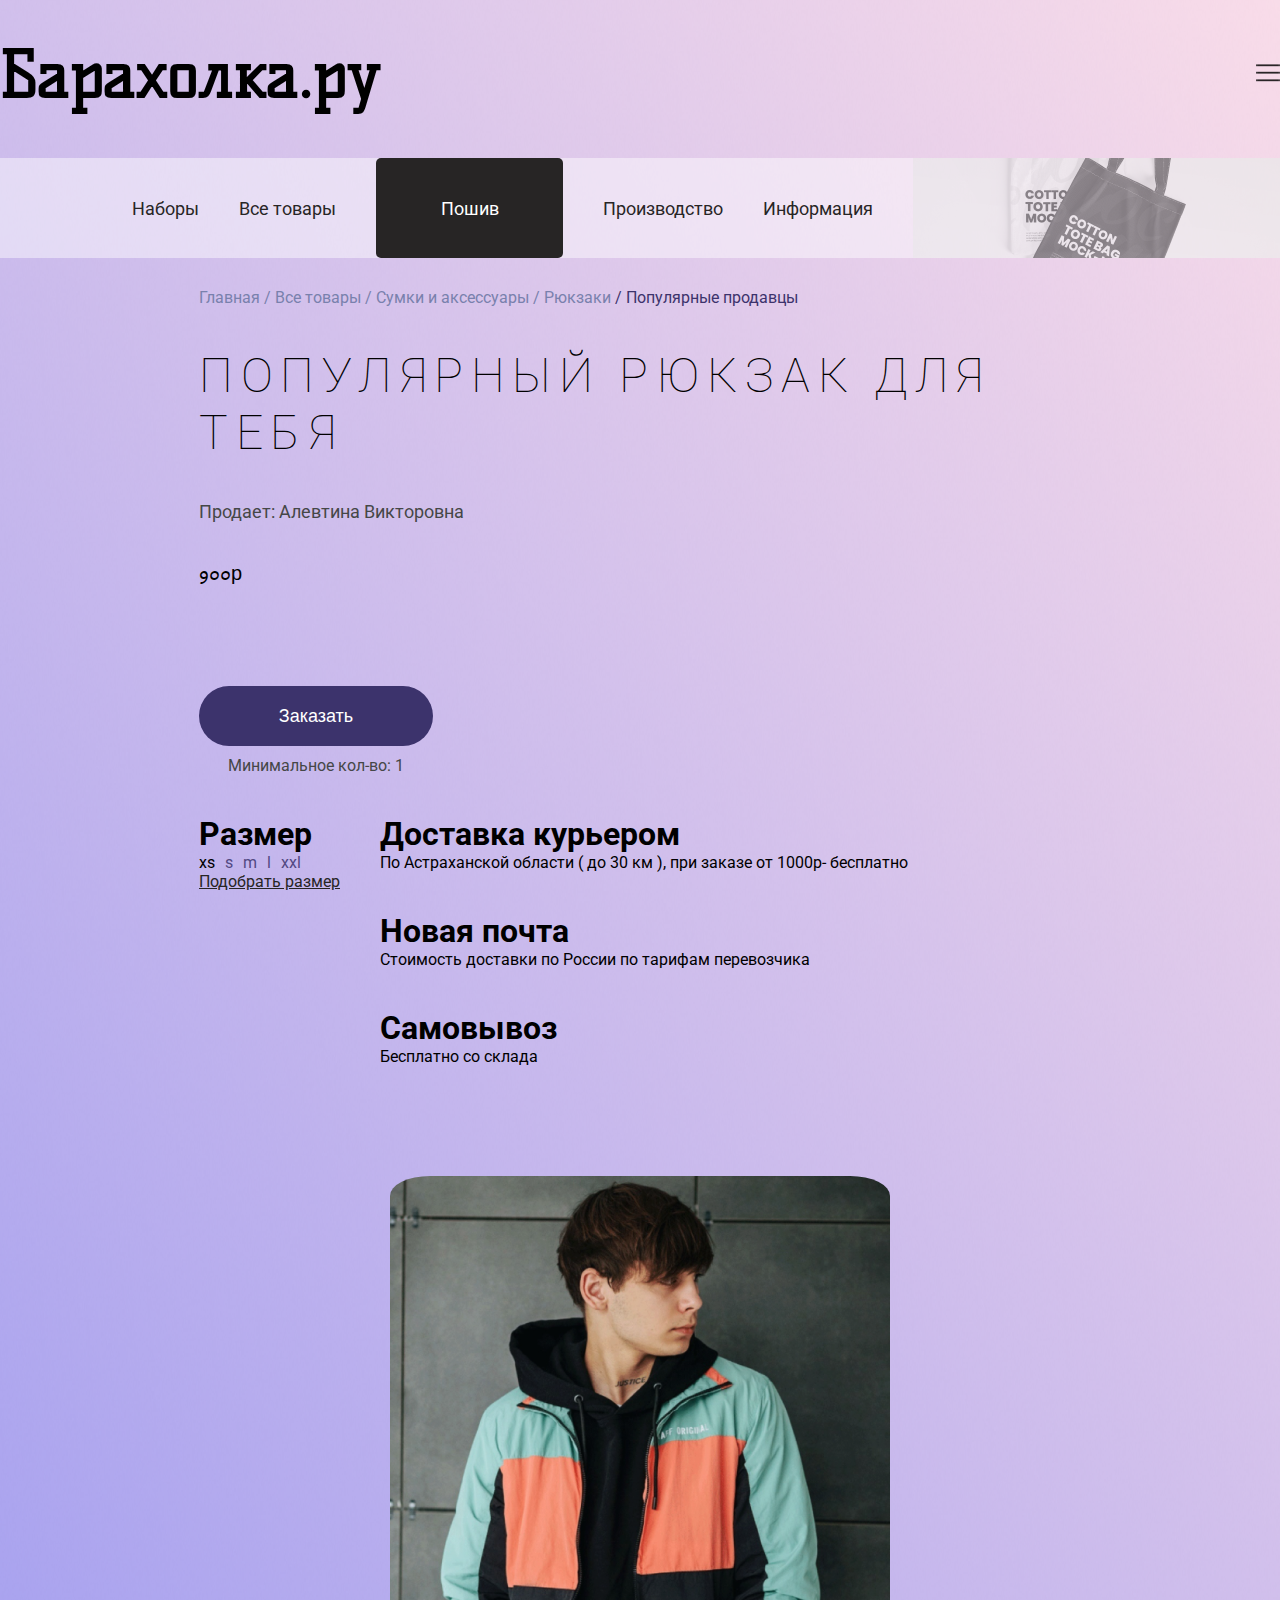
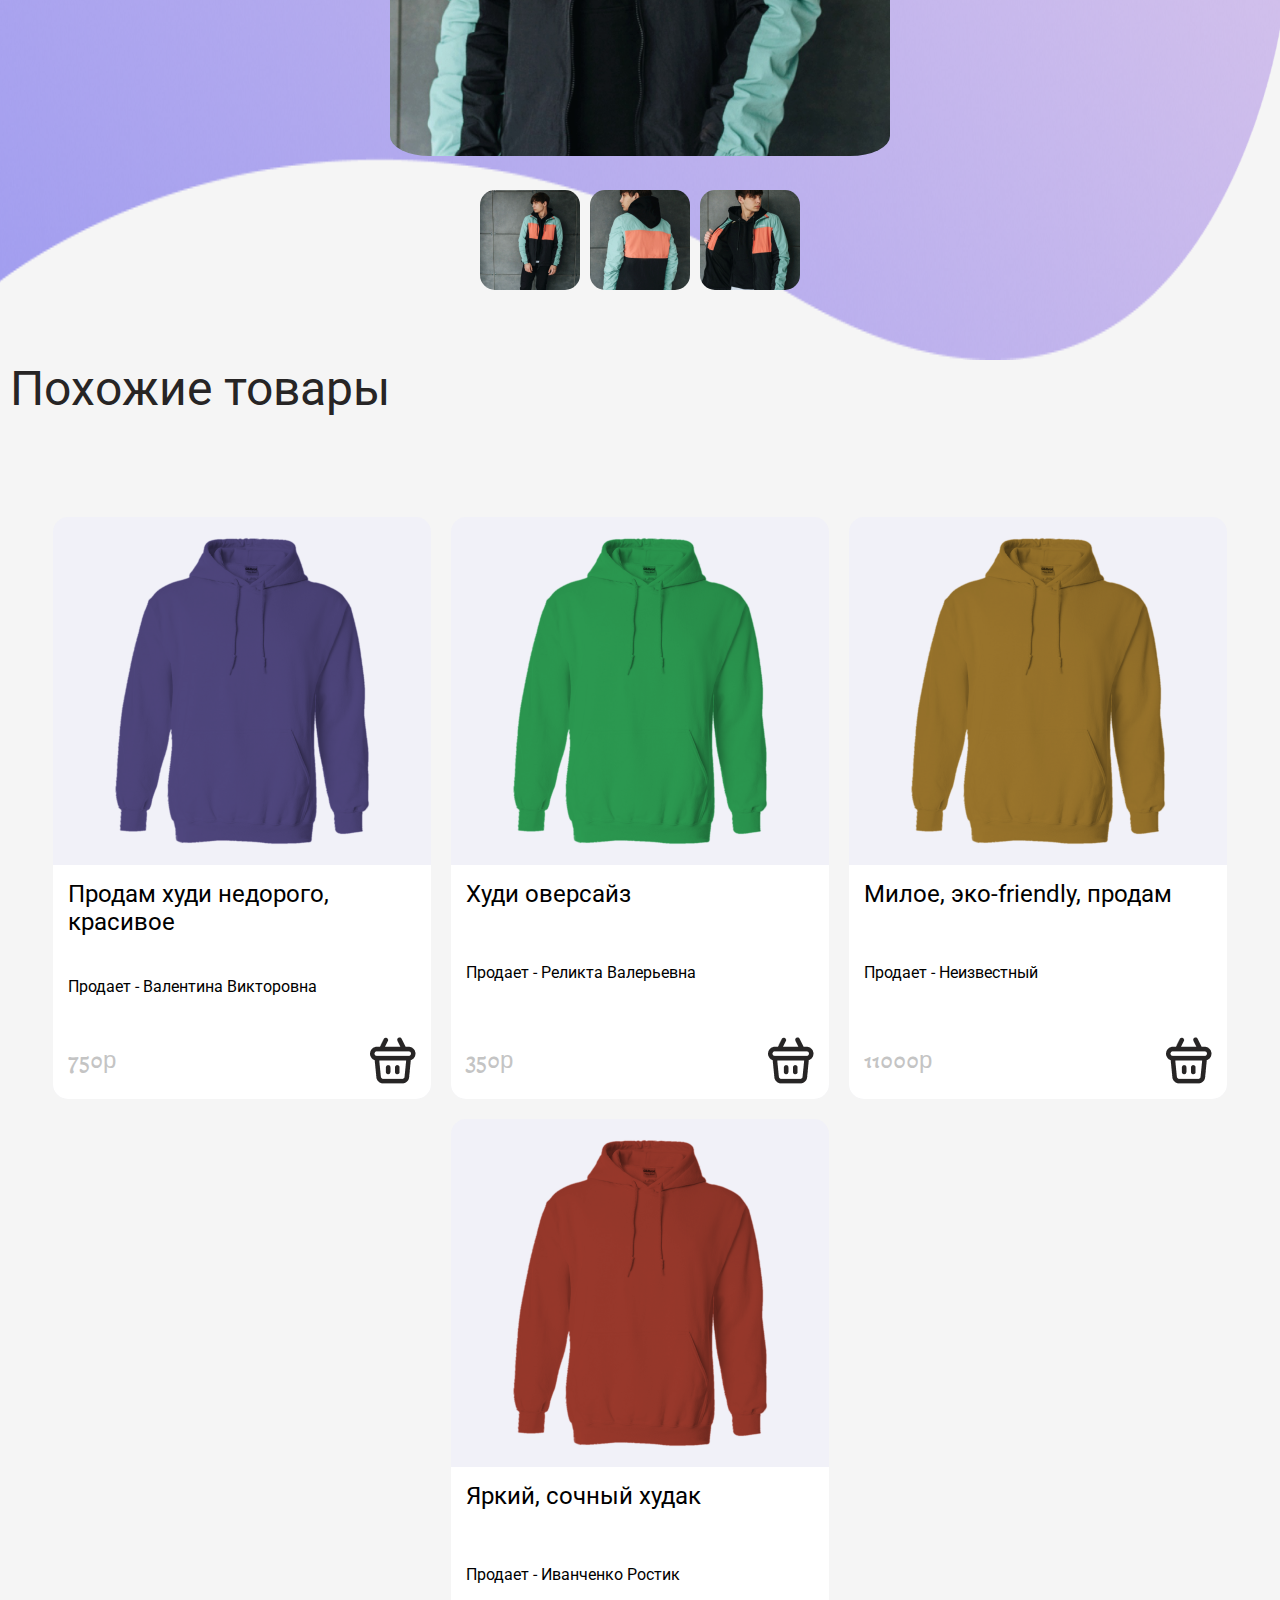
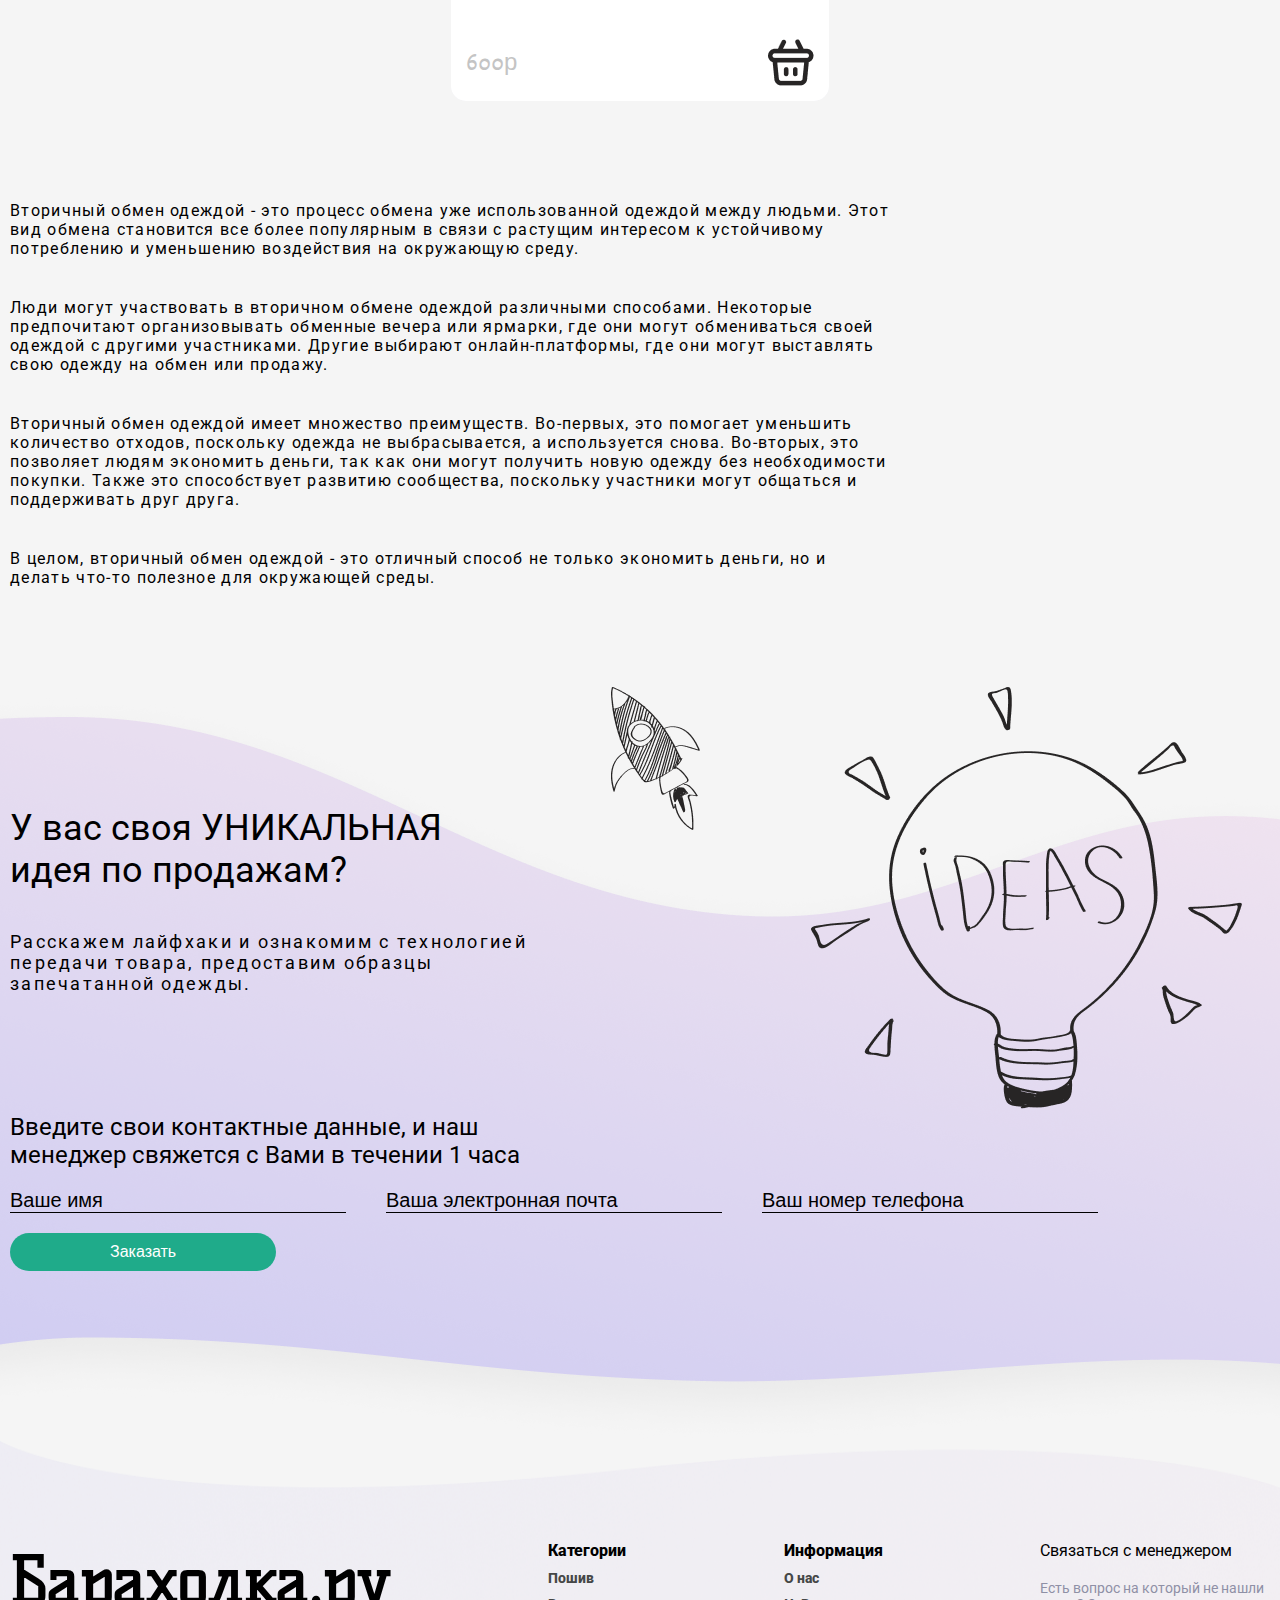
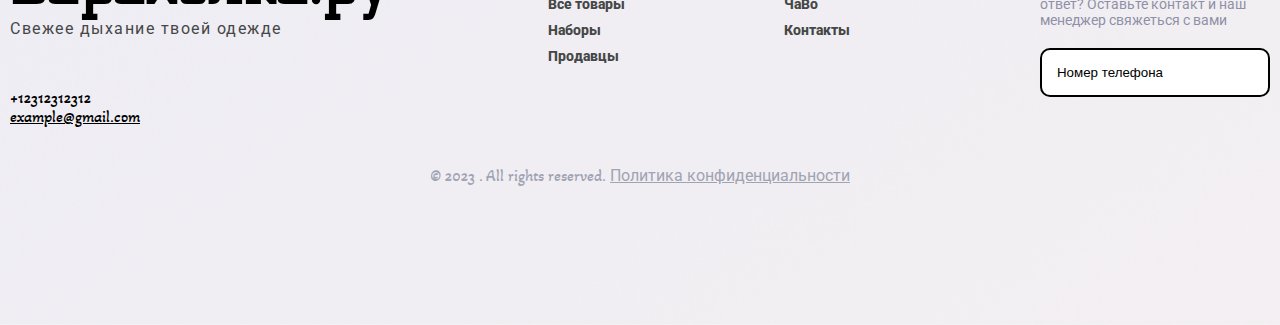
==== commit 6c6e7e69: "end" ====
--- a/basket.html
+++ b/basket.html
@@ -212,7 +212,7 @@
     <main>
       <section class="products">
         <div class="container">
-          <h1 class="products__title">Похожие твоары</h1>
+          <h1 class="products__title">Похожие товары</h1>
 
           <div class="products__items">
             <div class="product__item">
